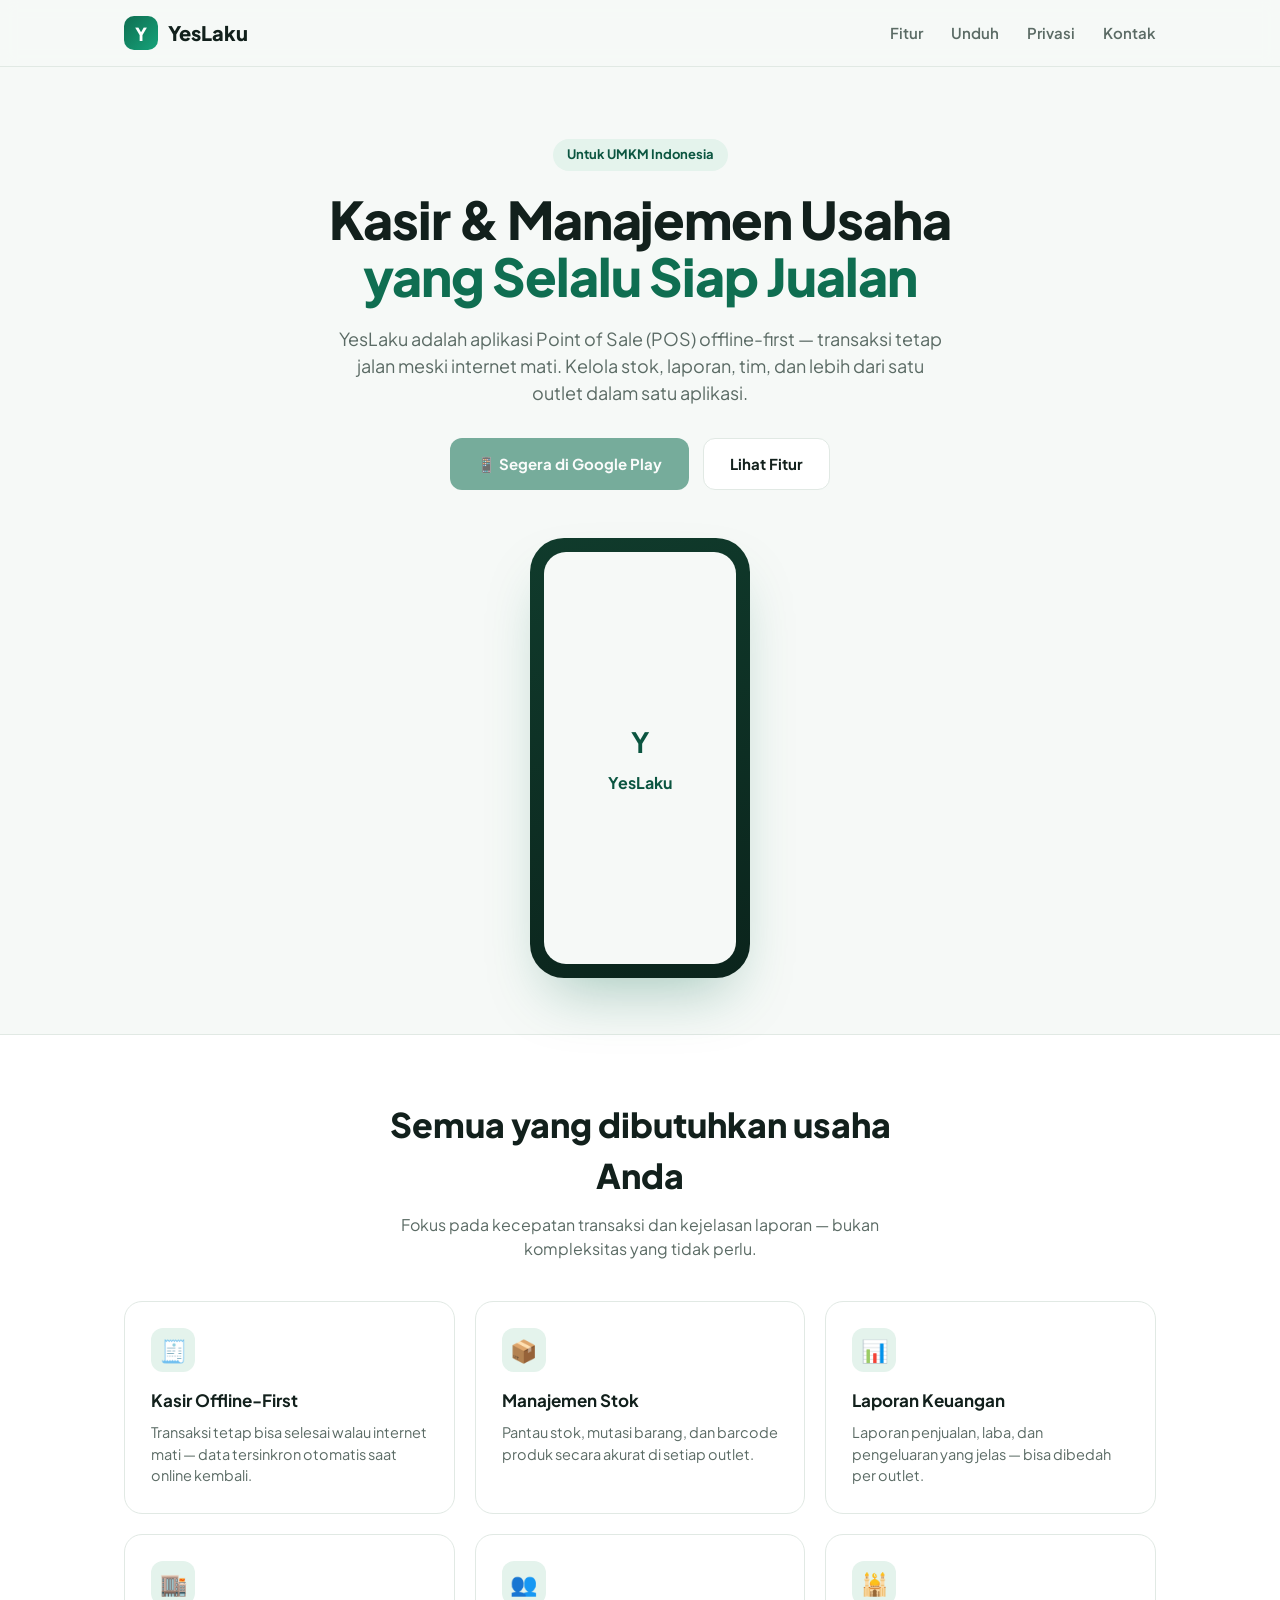
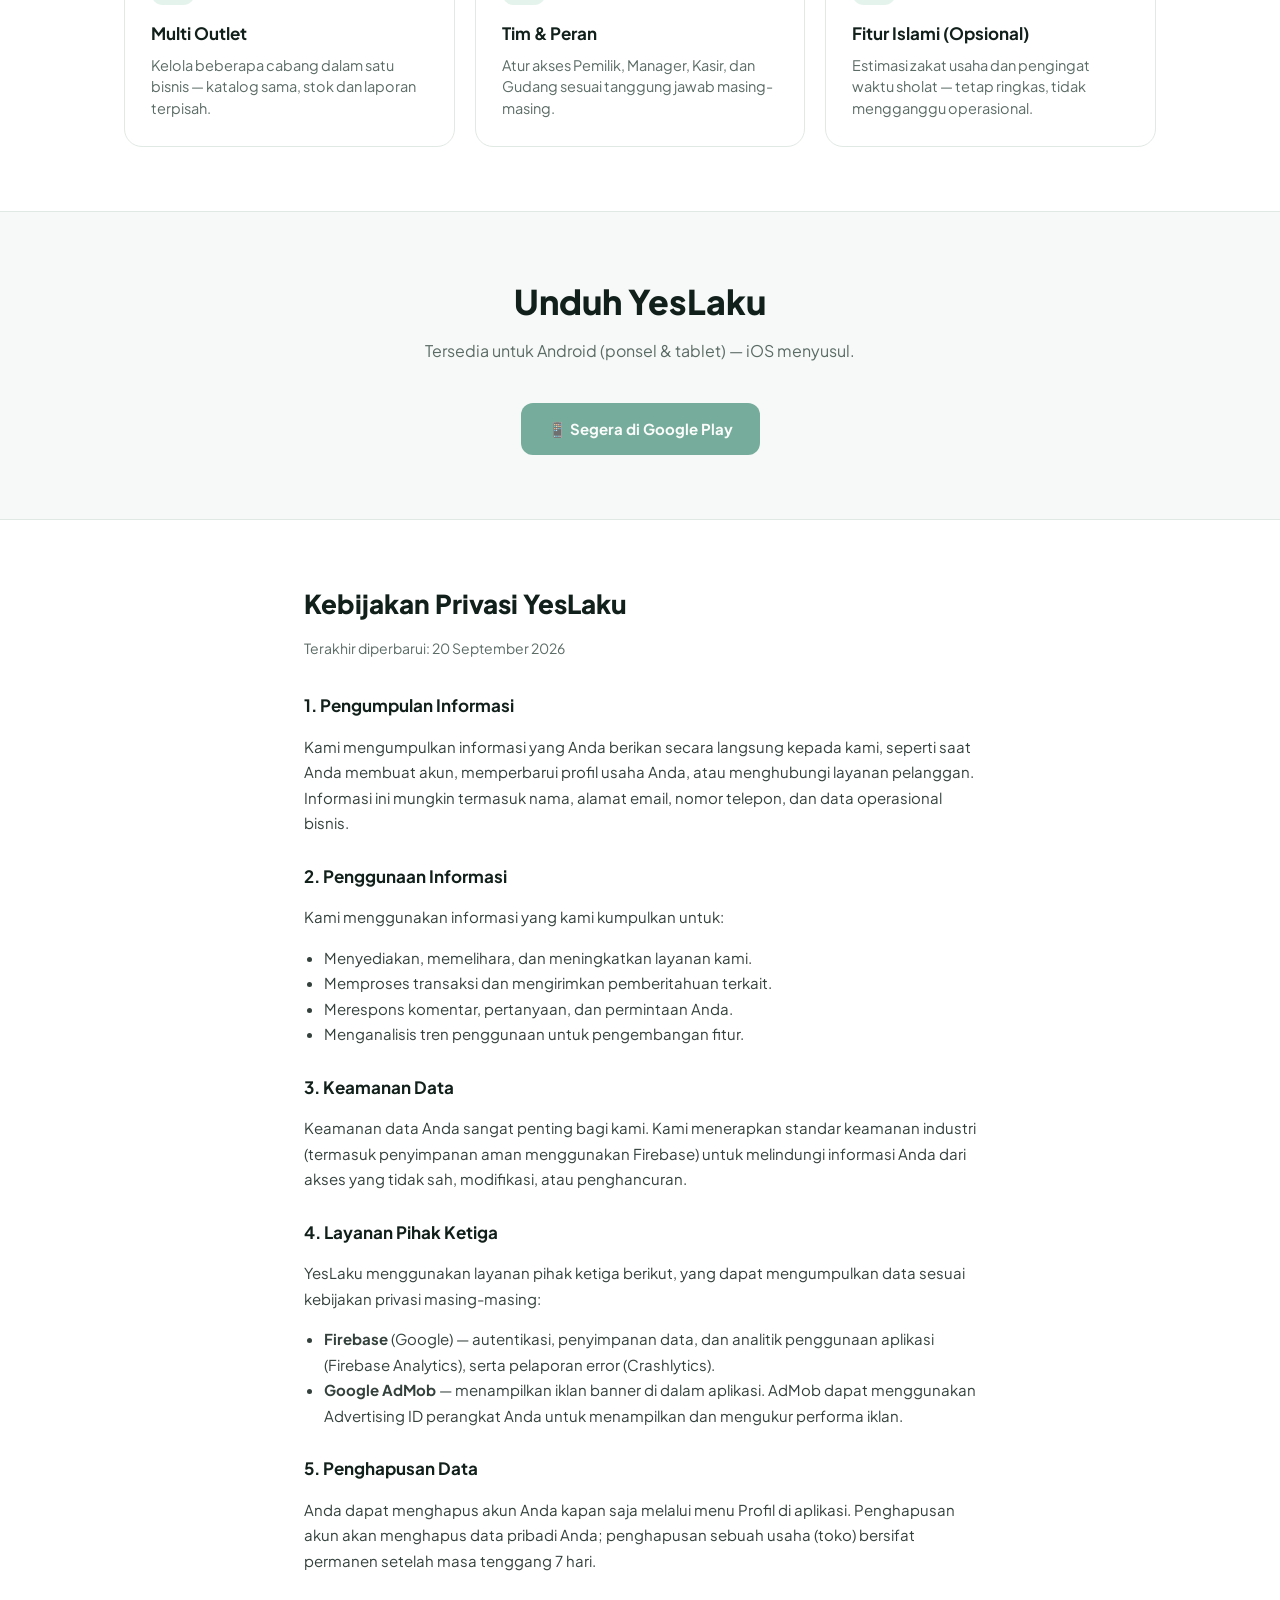
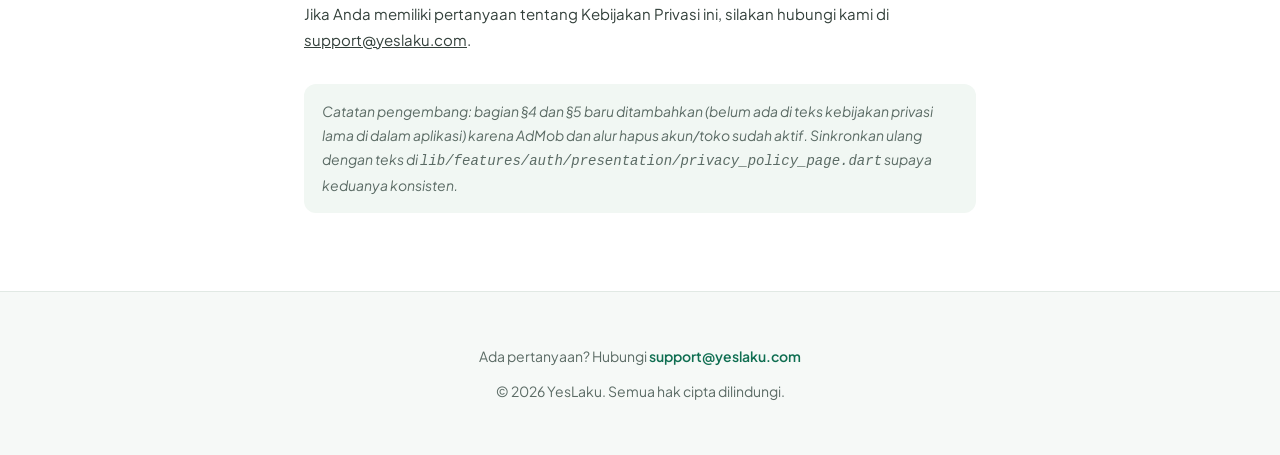
==== index.html @ e50c3f13 "Create index.html for YesLaku application Add initial HTML structure for YesLaku application with st" ====
<!doctype html>
<html lang="id">
<head>
<meta charset="UTF-8" />
<meta name="viewport" content="width=device-width, initial-scale=1.0" />
<title>YesLaku — Aplikasi Kasir & Manajemen Usaha</title>
<meta name="description" content="YesLaku — aplikasi Point of Sale (POS) dan manajemen usaha untuk UMKM Indonesia. Kasir offline-first, manajemen stok, laporan keuangan, multi outlet, dan fitur Islami opsional." />
<link rel="preconnect" href="https://fonts.googleapis.com">
<link rel="preconnect" href="https://fonts.gstatic.com" crossorigin>
<link href="https://fonts.googleapis.com/css2?family=Plus+Jakarta+Sans:wght@400;500;600;700;800&display=swap" rel="stylesheet">
<style>
  :root {
    --primary: #0f6e51;
    --primary-dark: #0b5540;
    --ink: #12201c;
    --muted: #5b6b65;
    --bg: #f6f9f7;
    --card: #ffffff;
    --border: #e1e9e4;
    --radius: 18px;
  }
  * { box-sizing: border-box; }
  html { scroll-behavior: smooth; }
  body {
    margin: 0;
    font-family: 'Plus Jakarta Sans', system-ui, -apple-system, sans-serif;
    background: var(--bg);
    color: var(--ink);
    line-height: 1.5;
  }
  a { color: inherit; }
  .wrap {
    max-width: 1080px;
    margin: 0 auto;
    padding: 0 24px;
  }

  /* ---- Nav ---- */
  header.nav {
    position: sticky;
    top: 0;
    z-index: 10;
    background: rgba(246, 249, 247, 0.85);
    backdrop-filter: blur(8px);
    border-bottom: 1px solid var(--border);
  }
  .nav-inner {
    display: flex;
    align-items: center;
    justify-content: space-between;
    padding: 16px 24px;
    max-width: 1080px;
    margin: 0 auto;
  }
  .brand {
    display: flex;
    align-items: center;
    gap: 10px;
    font-weight: 800;
    font-size: 20px;
    text-decoration: none;
    color: var(--ink);
  }
  .brand .mark {
    width: 34px;
    height: 34px;
    border-radius: 10px;
    background: linear-gradient(135deg, var(--primary), #16a37a);
    display: flex;
    align-items: center;
    justify-content: center;
    color: white;
    font-size: 18px;
  }
  nav.links { display: flex; gap: 28px; }
  nav.links a {
    text-decoration: none;
    font-weight: 600;
    font-size: 15px;
    color: var(--muted);
  }
  nav.links a:hover { color: var(--primary); }
  @media (max-width: 640px) {
    nav.links { display: none; }
  }

  /* ---- Hero ---- */
  .hero {
    padding: 72px 0 56px;
    text-align: center;
  }
  .eyebrow {
    display: inline-block;
    background: #e4f3ec;
    color: var(--primary-dark);
    font-weight: 700;
    font-size: 13px;
    padding: 6px 14px;
    border-radius: 999px;
    margin-bottom: 20px;
  }
  h1 {
    font-size: clamp(32px, 5vw, 52px);
    font-weight: 800;
    line-height: 1.1;
    margin: 0 0 20px;
    letter-spacing: -0.02em;
  }
  h1 .accent { color: var(--primary); }
  .lede {
    max-width: 620px;
    margin: 0 auto 32px;
    font-size: 18px;
    color: var(--muted);
  }
  .cta-row {
    display: flex;
    gap: 14px;
    justify-content: center;
    flex-wrap: wrap;
  }
  .btn {
    display: inline-flex;
    align-items: center;
    gap: 8px;
    padding: 14px 26px;
    border-radius: 12px;
    font-weight: 700;
    font-size: 15px;
    text-decoration: none;
    border: 1px solid transparent;
  }
  .btn-primary {
    background: var(--primary);
    color: white;
  }
  .btn-primary:hover { background: var(--primary-dark); }
  .btn-ghost {
    background: white;
    color: var(--ink);
    border-color: var(--border);
  }
  .btn-ghost:hover { border-color: var(--primary); color: var(--primary); }
  .btn[aria-disabled="true"] {
    opacity: 0.55;
    pointer-events: none;
  }

  /* ---- Phone mock ---- */
  .phone-strip {
    display: flex;
    justify-content: center;
    margin-top: 48px;
  }
  .phone {
    width: 220px;
    height: 440px;
    border-radius: 34px;
    background: linear-gradient(160deg, #103b2c, #0b241c);
    box-shadow: 0 30px 60px -20px rgba(15, 110, 81, 0.35);
    padding: 14px;
    position: relative;
  }
  .phone .screen {
    width: 100%;
    height: 100%;
    border-radius: 22px;
    background: #f6f9f7;
    display: flex;
    flex-direction: column;
    align-items: center;
    justify-content: center;
    gap: 8px;
    color: var(--primary-dark);
    font-weight: 700;
  }

  /* ---- Sections ---- */
  section { padding: 64px 0; }
  .section-head { text-align: center; max-width: 560px; margin: 0 auto 40px; }
  .section-head h2 {
    font-size: clamp(26px, 3.5vw, 34px);
    font-weight: 800;
    margin: 0 0 12px;
  }
  .section-head p { color: var(--muted); font-size: 16px; margin: 0; }

  .grid {
    display: grid;
    grid-template-columns: repeat(3, 1fr);
    gap: 20px;
  }
  @media (max-width: 800px) {
    .grid { grid-template-columns: repeat(2, 1fr); }
  }
  @media (max-width: 560px) {
    .grid { grid-template-columns: 1fr; }
  }
  .card {
    background: var(--card);
    border: 1px solid var(--border);
    border-radius: var(--radius);
    padding: 26px;
  }
  .card .icon {
    width: 44px;
    height: 44px;
    border-radius: 12px;
    background: #e4f3ec;
    display: flex;
    align-items: center;
    justify-content: center;
    font-size: 22px;
    margin-bottom: 16px;
  }
  .card h3 { font-size: 17px; margin: 0 0 8px; font-weight: 700; }
  .card p { margin: 0; color: var(--muted); font-size: 14.5px; }

  .band {
    background: var(--card);
    border-top: 1px solid var(--border);
    border-bottom: 1px solid var(--border);
  }

  /* ---- Privacy ---- */
  .legal h2 {
    font-size: 26px;
    font-weight: 800;
    margin: 0 0 8px;
  }
  .legal .updated { color: var(--muted); font-size: 14px; margin-bottom: 32px; }
  .legal h3 {
    font-size: 17px;
    font-weight: 700;
    margin: 28px 0 8px;
  }
  .legal p, .legal li { color: #33403b; font-size: 15px; line-height: 1.7; }
  .legal ul { padding-left: 20px; margin: 8px 0; }
  .legal .note {
    margin-top: 32px;
    padding: 16px 18px;
    background: #f1f7f3;
    border-radius: 12px;
    font-size: 14px;
    color: var(--muted);
    font-style: italic;
  }

  /* ---- Footer ---- */
  footer {
    padding: 40px 0;
    text-align: center;
    color: var(--muted);
    font-size: 14px;
  }
  footer a { color: var(--primary); font-weight: 600; text-decoration: none; }
</style>
</head>
<body>

<header class="nav">
  <div class="nav-inner">
    <a href="#top" class="brand">
      <span class="mark">Y</span>
      YesLaku
    </a>
    <nav class="links">
      <a href="#fitur">Fitur</a>
      <a href="#unduh">Unduh</a>
      <a href="#privasi">Privasi</a>
      <a href="#kontak">Kontak</a>
    </nav>
  </div>
</header>

<main>

  <section class="hero" id="top">
    <div class="wrap">
      <span class="eyebrow">Untuk UMKM Indonesia</span>
      <h1>Kasir &amp; Manajemen Usaha <br><span class="accent">yang Selalu Siap Jualan</span></h1>
      <p class="lede">
        YesLaku adalah aplikasi Point of Sale (POS) offline-first — transaksi tetap
        jalan meski internet mati. Kelola stok, laporan, tim, dan lebih dari satu
        outlet dalam satu aplikasi.
      </p>
      <div class="cta-row">
        <!-- TODO: ganti href ke link Play Store asli setelah aplikasi live -->
        <a class="btn btn-primary" href="#" aria-disabled="true">📱 Segera di Google Play</a>
        <a class="btn btn-ghost" href="#fitur">Lihat Fitur</a>
      </div>

      <div class="phone-strip" aria-hidden="true">
        <div class="phone">
          <div class="screen">
            <div style="font-size:28px;">Y</div>
            <div>YesLaku</div>
          </div>
        </div>
      </div>
    </div>
  </section>

  <section id="fitur" class="band">
    <div class="wrap">
      <div class="section-head">
        <h2>Semua yang dibutuhkan usaha Anda</h2>
        <p>Fokus pada kecepatan transaksi dan kejelasan laporan — bukan kompleksitas yang tidak perlu.</p>
      </div>
      <div class="grid">
        <div class="card">
          <div class="icon">🧾</div>
          <h3>Kasir Offline-First</h3>
          <p>Transaksi tetap bisa selesai walau internet mati — data tersinkron otomatis saat online kembali.</p>
        </div>
        <div class="card">
          <div class="icon">📦</div>
          <h3>Manajemen Stok</h3>
          <p>Pantau stok, mutasi barang, dan barcode produk secara akurat di setiap outlet.</p>
        </div>
        <div class="card">
          <div class="icon">📊</div>
          <h3>Laporan Keuangan</h3>
          <p>Laporan penjualan, laba, dan pengeluaran yang jelas — bisa dibedah per outlet.</p>
        </div>
        <div class="card">
          <div class="icon">🏬</div>
          <h3>Multi Outlet</h3>
          <p>Kelola beberapa cabang dalam satu bisnis — katalog sama, stok dan laporan terpisah.</p>
        </div>
        <div class="card">
          <div class="icon">👥</div>
          <h3>Tim &amp; Peran</h3>
          <p>Atur akses Pemilik, Manager, Kasir, dan Gudang sesuai tanggung jawab masing-masing.</p>
        </div>
        <div class="card">
          <div class="icon">🕌</div>
          <h3>Fitur Islami (Opsional)</h3>
          <p>Estimasi zakat usaha dan pengingat waktu sholat — tetap ringkas, tidak mengganggu operasional.</p>
        </div>
      </div>
    </div>
  </section>

  <section id="unduh">
    <div class="wrap">
      <div class="section-head">
        <h2>Unduh YesLaku</h2>
        <p>Tersedia untuk Android (ponsel &amp; tablet) — iOS menyusul.</p>
      </div>
      <div class="cta-row">
        <!-- TODO: ganti href ke link Play Store asli setelah aplikasi live -->
        <a class="btn btn-primary" href="#" aria-disabled="true">📱 Segera di Google Play</a>
      </div>
    </div>
  </section>

  <section id="privasi" class="band">
    <div class="wrap legal" style="max-width: 720px;">
      <h2>Kebijakan Privasi YesLaku</h2>
      <p class="updated">Terakhir diperbarui: 20 September 2026</p>

      <h3>1. Pengumpulan Informasi</h3>
      <p>Kami mengumpulkan informasi yang Anda berikan secara langsung kepada kami, seperti saat Anda membuat akun, memperbarui profil usaha Anda, atau menghubungi layanan pelanggan. Informasi ini mungkin termasuk nama, alamat email, nomor telepon, dan data operasional bisnis.</p>

      <h3>2. Penggunaan Informasi</h3>
      <p>Kami menggunakan informasi yang kami kumpulkan untuk:</p>
      <ul>
        <li>Menyediakan, memelihara, dan meningkatkan layanan kami.</li>
        <li>Memproses transaksi dan mengirimkan pemberitahuan terkait.</li>
        <li>Merespons komentar, pertanyaan, dan permintaan Anda.</li>
        <li>Menganalisis tren penggunaan untuk pengembangan fitur.</li>
      </ul>

      <h3>3. Keamanan Data</h3>
      <p>Keamanan data Anda sangat penting bagi kami. Kami menerapkan standar keamanan industri (termasuk penyimpanan aman menggunakan Firebase) untuk melindungi informasi Anda dari akses yang tidak sah, modifikasi, atau penghancuran.</p>

      <h3>4. Layanan Pihak Ketiga</h3>
      <p>YesLaku menggunakan layanan pihak ketiga berikut, yang dapat mengumpulkan data sesuai kebijakan privasi masing-masing:</p>
      <ul>
        <li><strong>Firebase</strong> (Google) — autentikasi, penyimpanan data, dan analitik penggunaan aplikasi (Firebase Analytics), serta pelaporan error (Crashlytics).</li>
        <li><strong>Google AdMob</strong> — menampilkan iklan banner di dalam aplikasi. AdMob dapat menggunakan Advertising ID perangkat Anda untuk menampilkan dan mengukur performa iklan.</li>
      </ul>

      <h3>5. Penghapusan Data</h3>
      <p>Anda dapat menghapus akun Anda kapan saja melalui menu Profil di aplikasi. Penghapusan akun akan menghapus data pribadi Anda; penghapusan sebuah usaha (toko) bersifat permanen setelah masa tenggang 7 hari.</p>

      <p style="margin-top:28px;">Jika Anda memiliki pertanyaan tentang Kebijakan Privasi ini, silakan hubungi kami di <a href="mailto:support@yeslaku.com">support@yeslaku.com</a>.</p>

      <p class="note">
        Catatan pengembang: bagian §4 dan §5 baru ditambahkan (belum ada di teks kebijakan privasi lama di dalam aplikasi) karena AdMob dan alur hapus akun/toko sudah aktif. Sinkronkan ulang dengan teks di <code>lib/features/auth/presentation/privacy_policy_page.dart</code> supaya keduanya konsisten.
      </p>
    </div>
  </section>

</main>

<footer id="kontak">
  <div class="wrap">
    <p>Ada pertanyaan? Hubungi <a href="mailto:support@yeslaku.com">support@yeslaku.com</a></p>
    <p>© 2026 YesLaku. Semua hak cipta dilindungi.</p>
  </div>
</footer>

</body>
</html>
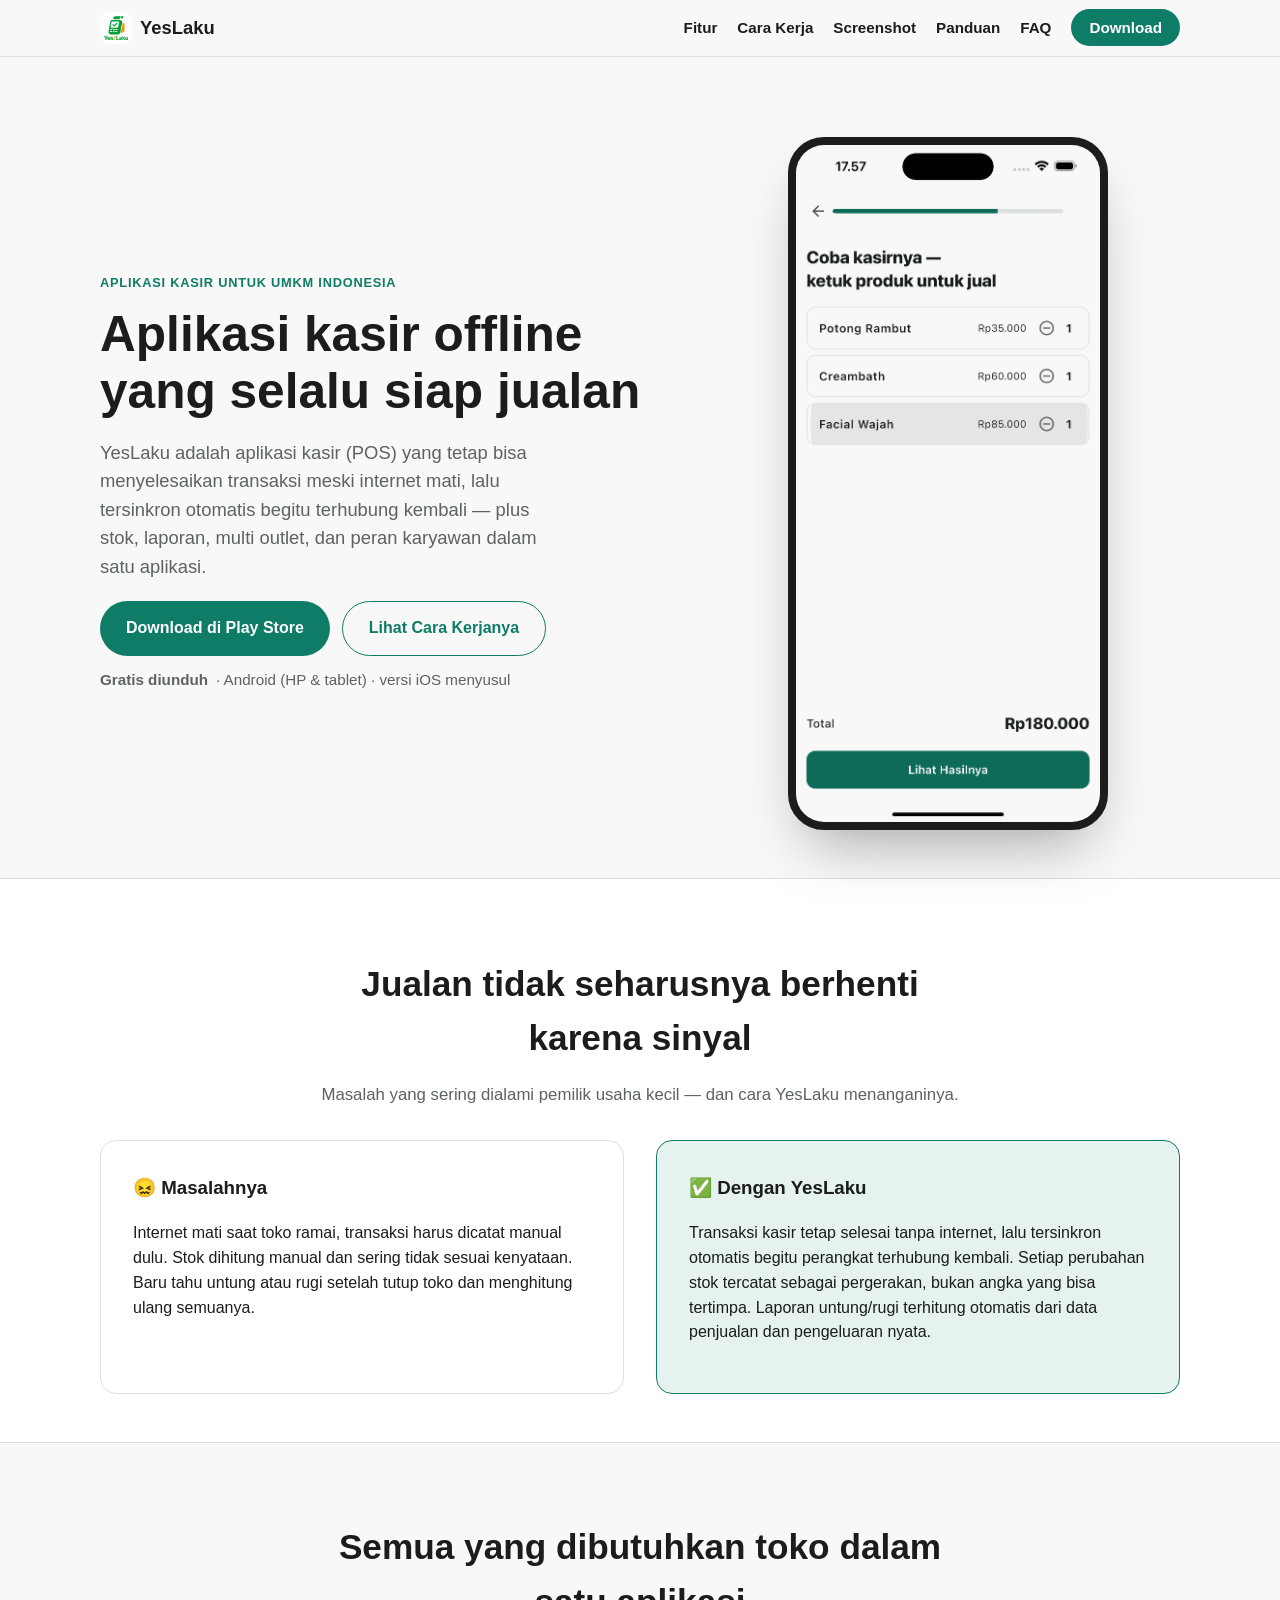
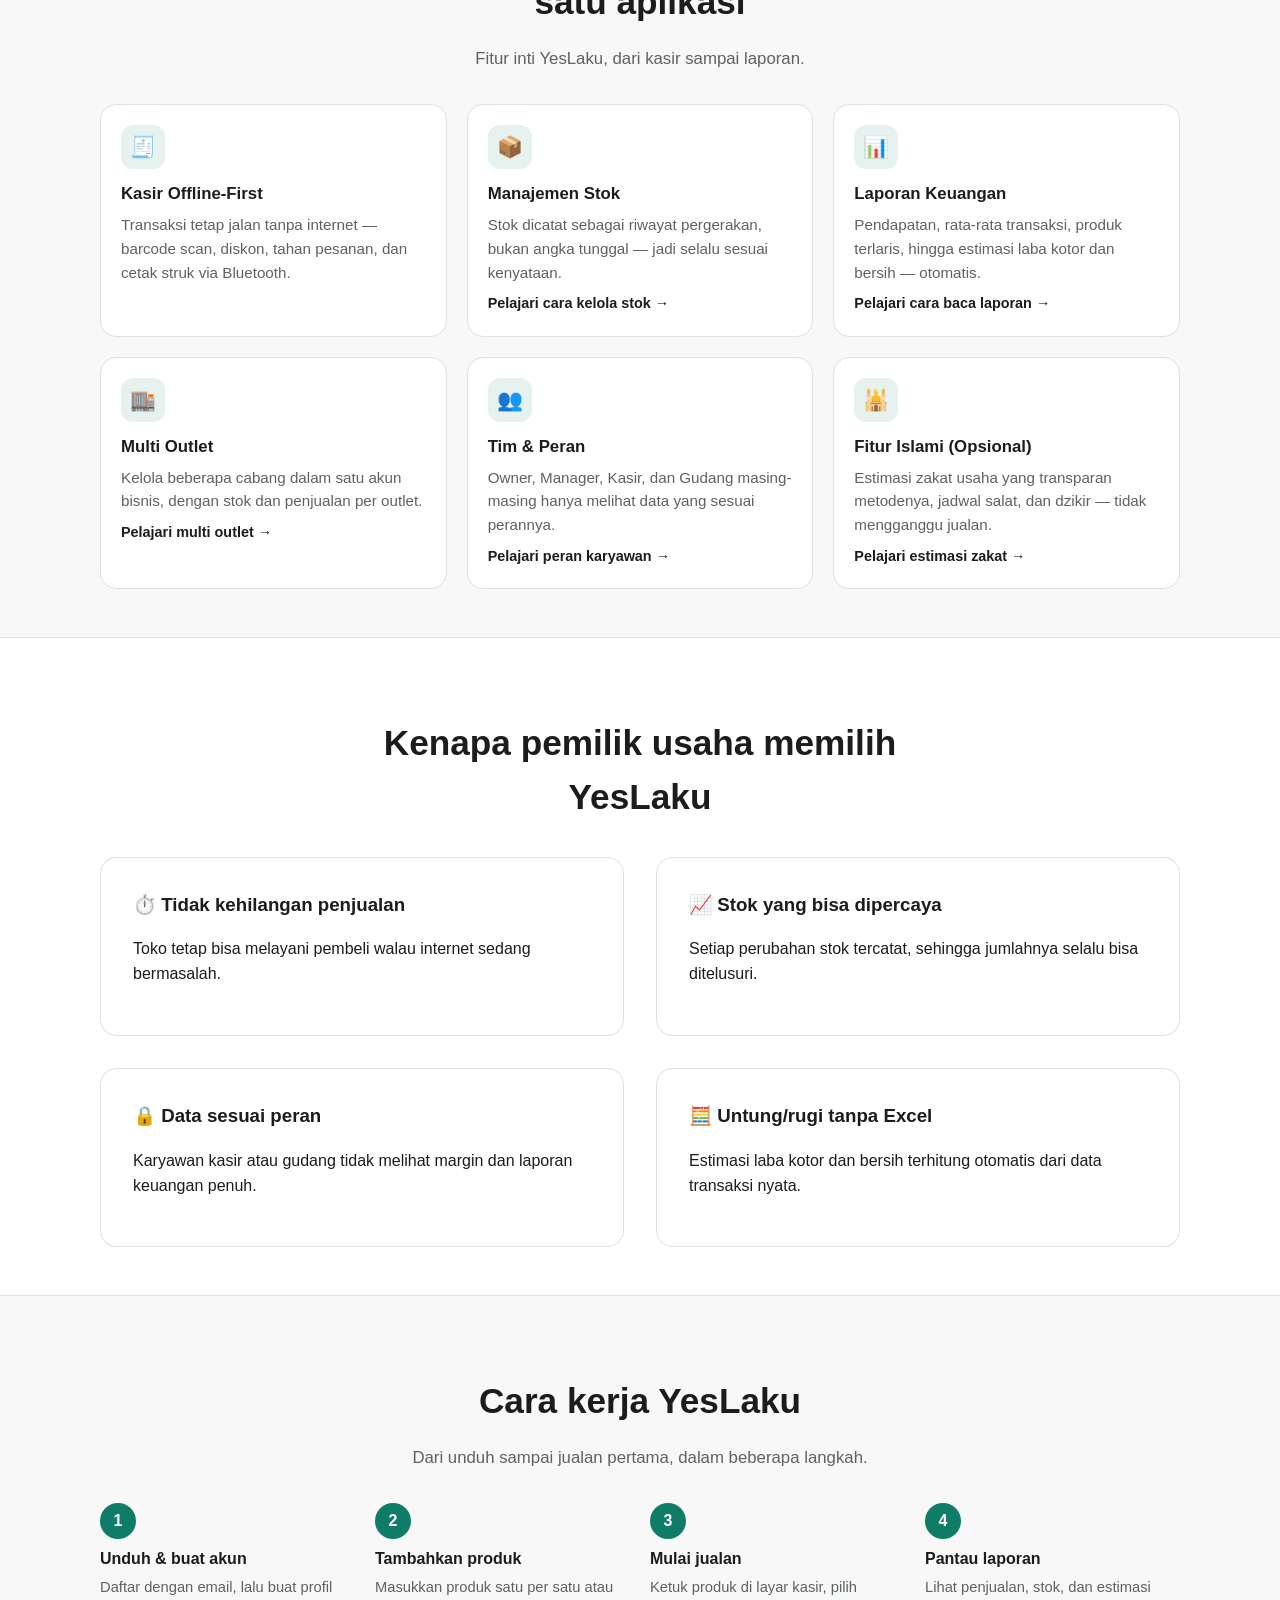
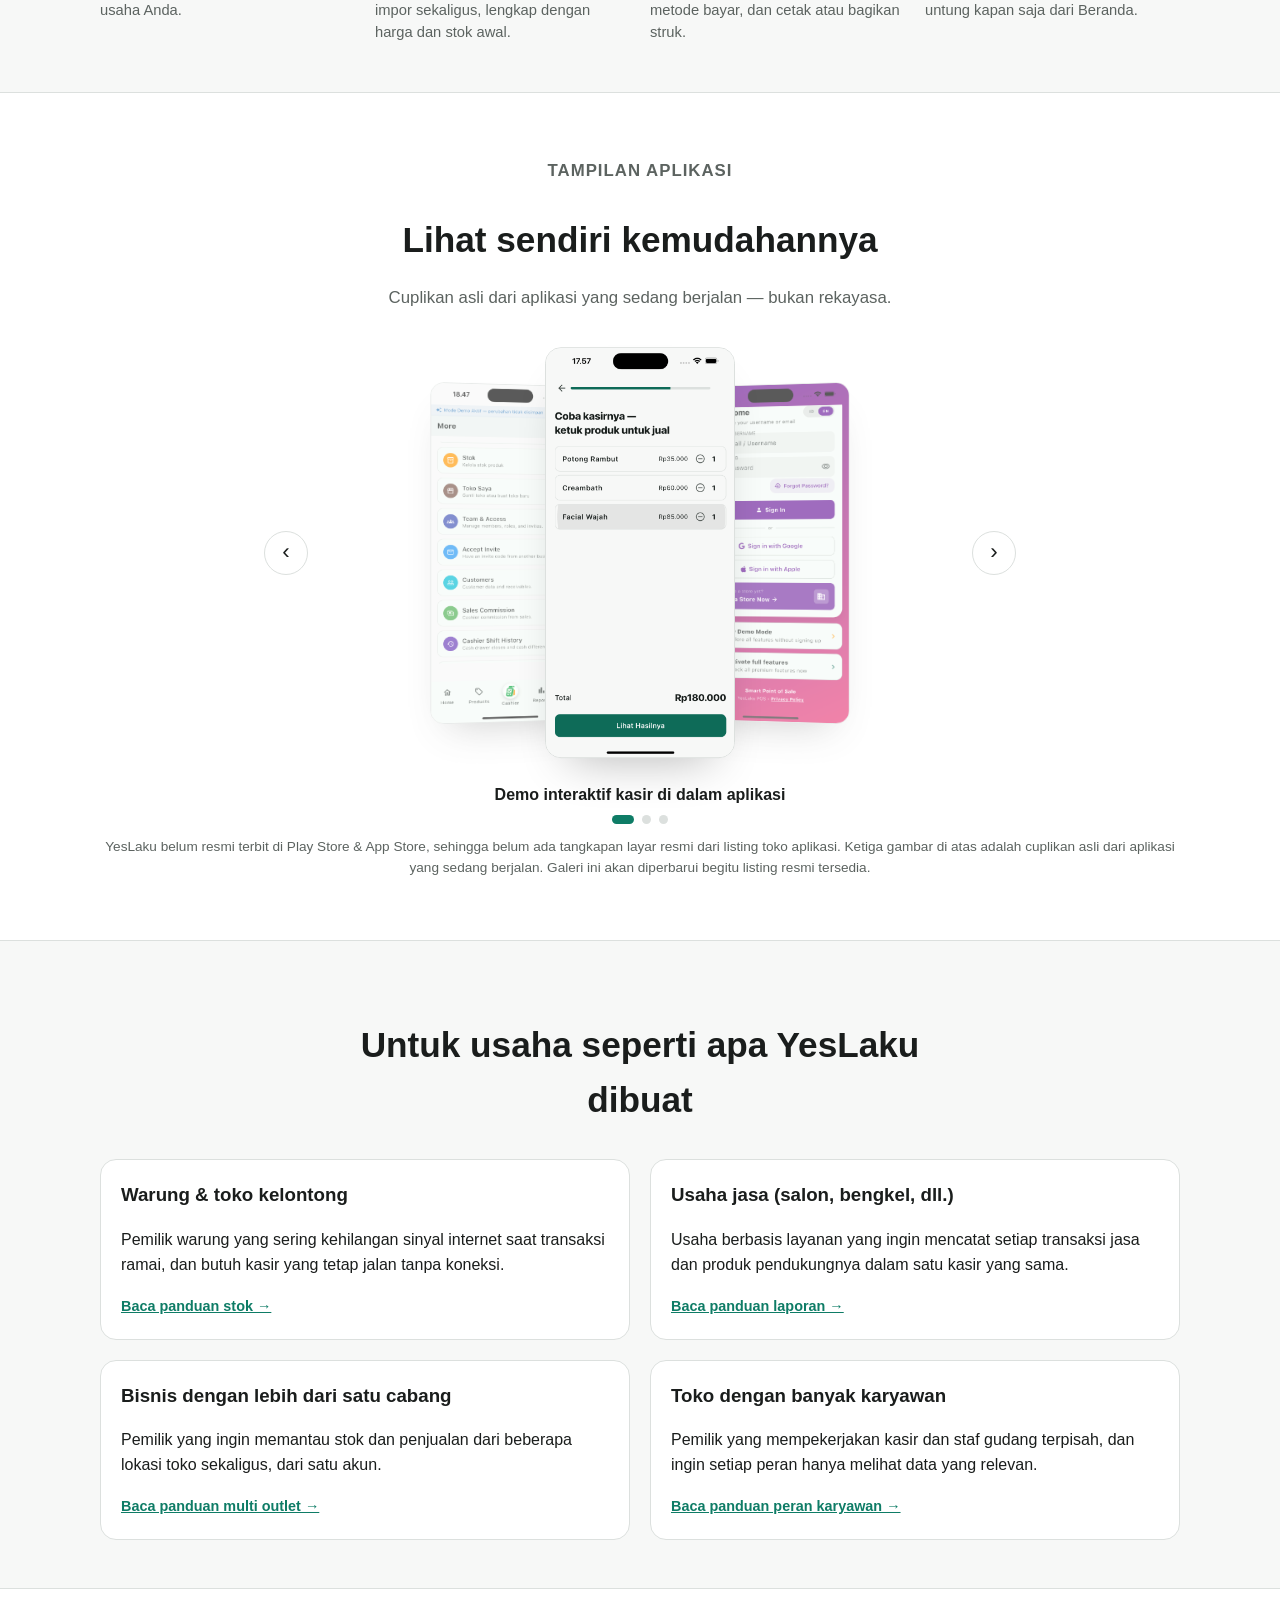
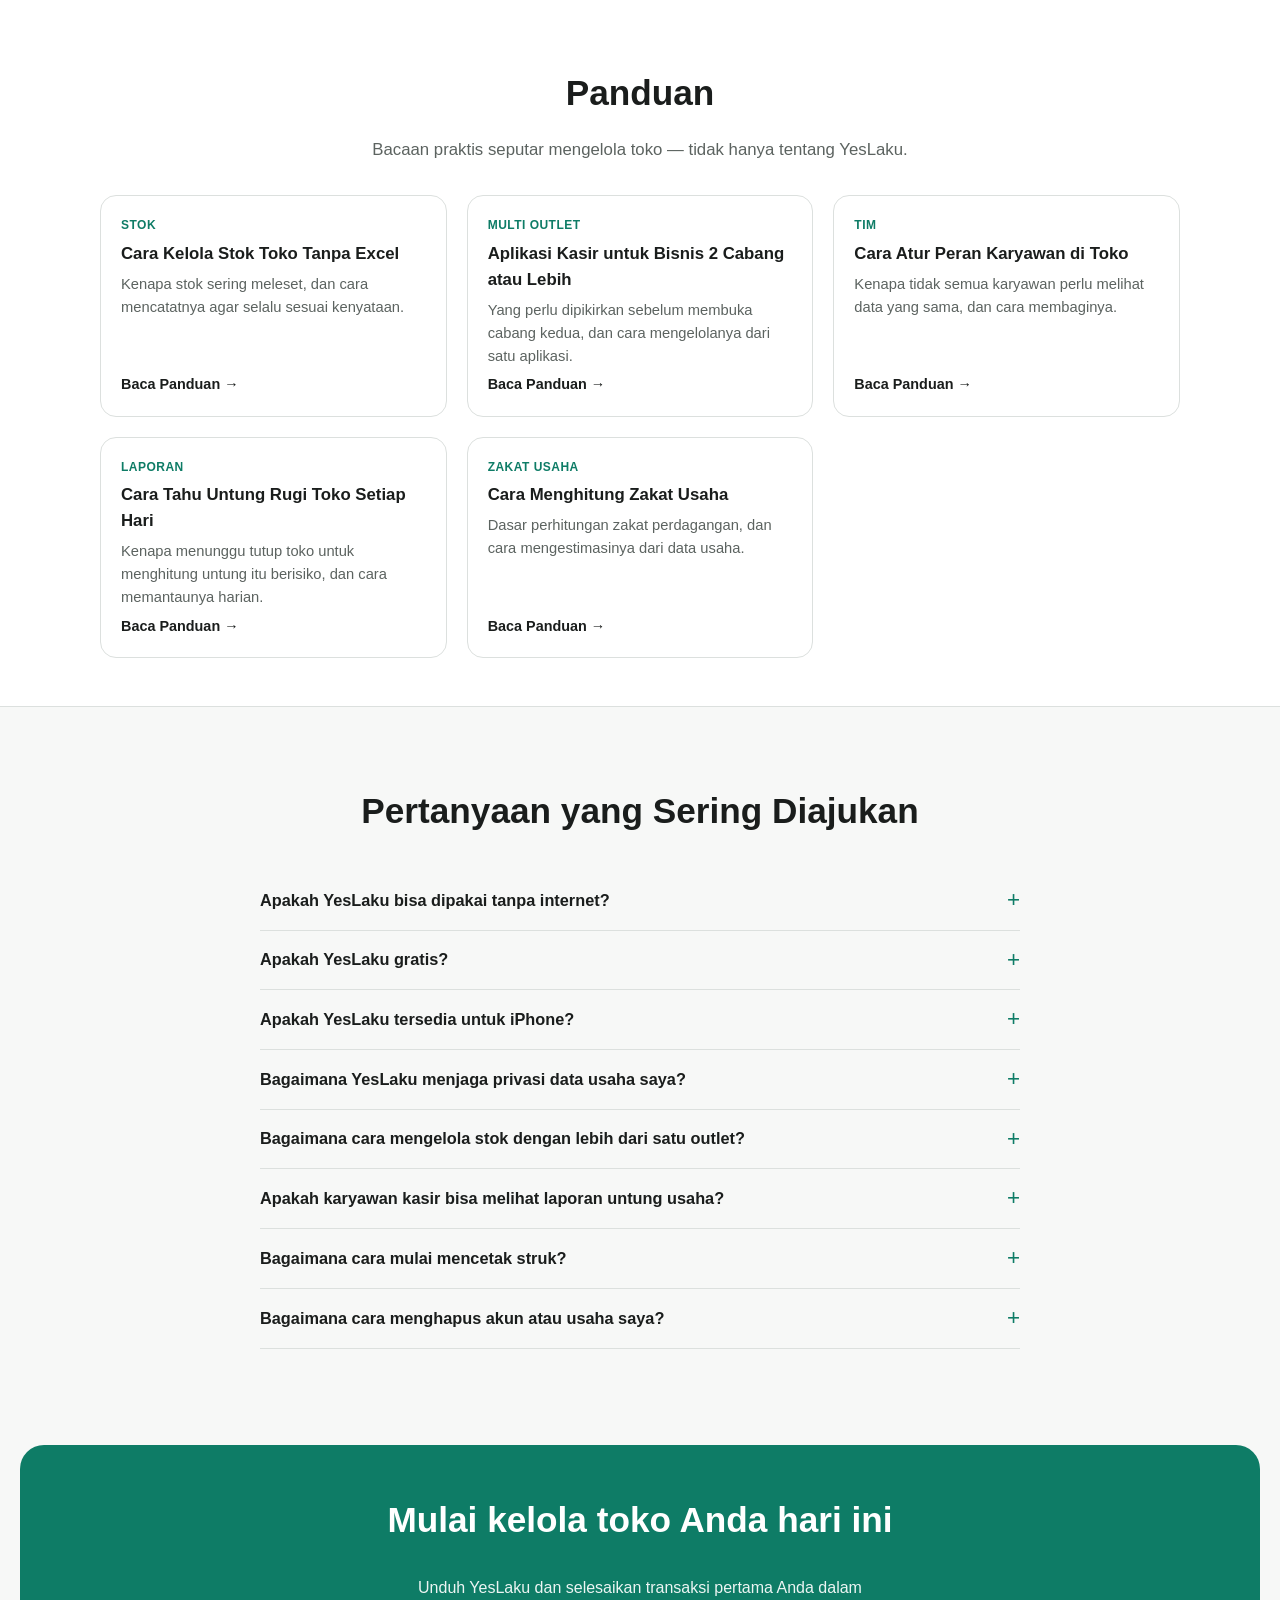
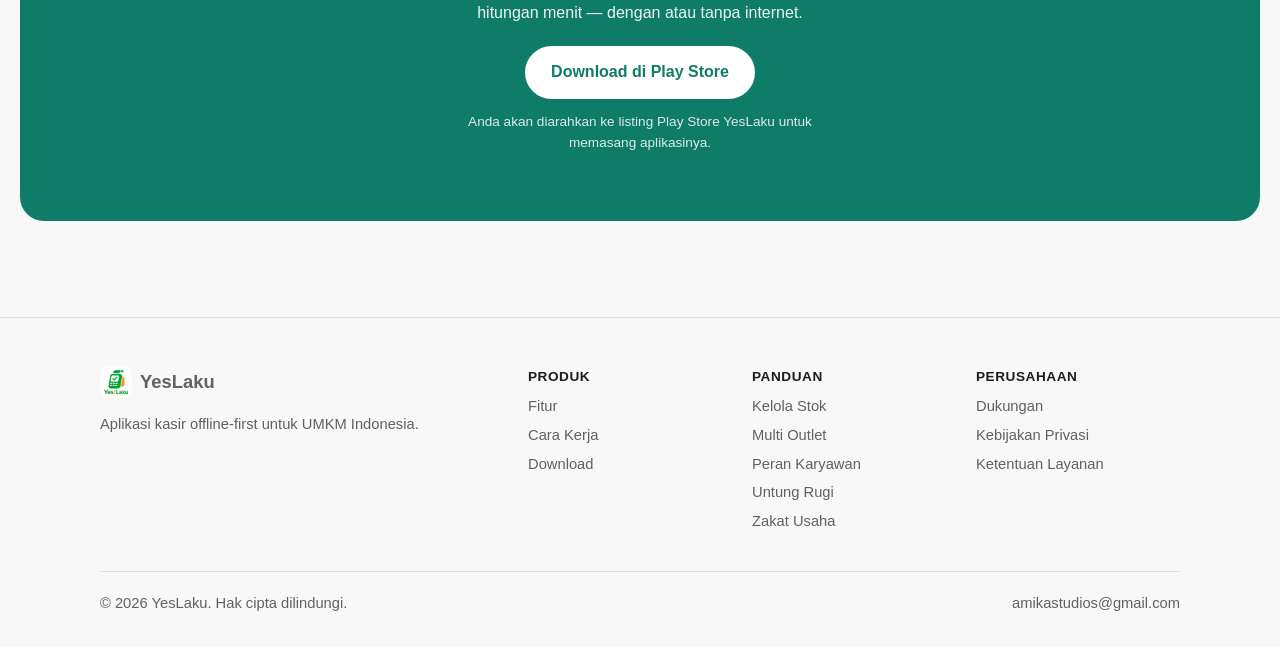
==== commit b2032469: "Replace temporary single-page site with full marketing website SEO-optimised homepage, 5 guide pages" ====
--- a/index.html
+++ b/index.html
@@ -1,406 +1,608 @@
 <!doctype html>
 <html lang="id">
 <head>
-<meta charset="UTF-8" />
-<meta name="viewport" content="width=device-width, initial-scale=1.0" />
-<title>YesLaku — Aplikasi Kasir & Manajemen Usaha</title>
-<meta name="description" content="YesLaku — aplikasi Point of Sale (POS) dan manajemen usaha untuk UMKM Indonesia. Kasir offline-first, manajemen stok, laporan keuangan, multi outlet, dan fitur Islami opsional." />
-<link rel="preconnect" href="https://fonts.googleapis.com">
-<link rel="preconnect" href="https://fonts.gstatic.com" crossorigin>
-<link href="https://fonts.googleapis.com/css2?family=Plus+Jakarta+Sans:wght@400;500;600;700;800&display=swap" rel="stylesheet">
-<style>
-  :root {
-    --primary: #0f6e51;
-    --primary-dark: #0b5540;
-    --ink: #12201c;
-    --muted: #5b6b65;
-    --bg: #f6f9f7;
-    --card: #ffffff;
-    --border: #e1e9e4;
-    --radius: 18px;
+<meta charset="utf-8" />
+<meta name="viewport" content="width=device-width, initial-scale=1" />
+<title>YesLaku — Aplikasi Kasir Offline untuk UMKM Indonesia</title>
+<meta name="description" content="YesLaku adalah aplikasi kasir (POS) offline-first untuk UMKM Indonesia. Transaksi tetap jalan tanpa internet, kelola stok, laporan, multi outlet, dan peran karyawan dalam satu aplikasi." />
+<link rel="canonical" href="https://yeslaku.com/" />
+<link rel="icon" href="assets/images/app-icon.png" type="image/png" />
+<link rel="apple-touch-icon" href="assets/images/app-icon.png" />
+<link rel="manifest" href="manifest.json" />
+<meta name="theme-color" content="#0e7c66" />
+
+<!-- Open Graph -->
+<meta property="og:type" content="website" />
+<meta property="og:title" content="YesLaku — Aplikasi Kasir Offline untuk UMKM Indonesia" />
+<meta property="og:description" content="Transaksi tetap jalan meski internet mati. Kelola stok, laporan, multi outlet, dan peran karyawan dalam satu aplikasi kasir." />
+<meta property="og:url" content="https://yeslaku.com/" />
+<meta property="og:image" content="https://yeslaku.com/assets/images/app-icon-launcher.png" />
+<meta property="og:locale" content="id_ID" />
+
+<!-- Twitter Card -->
+<meta name="twitter:card" content="summary" />
+<meta name="twitter:title" content="YesLaku — Aplikasi Kasir Offline untuk UMKM Indonesia" />
+<meta name="twitter:description" content="Transaksi tetap jalan meski internet mati. Kelola stok, laporan, multi outlet, dan peran karyawan dalam satu aplikasi kasir." />
+<meta name="twitter:image" content="https://yeslaku.com/assets/images/app-icon-launcher.png" />
+
+<link rel="stylesheet" href="styles.css" />
+
+<!-- Google Search Console verification placeholder — replace with the real
+     meta tag Search Console gives you, or remove if using DNS verification. -->
+<!-- <meta name="google-site-verification" content="PLACEHOLDER_REPLACE_ME" /> -->
+
+<!-- Google Analytics 4 placeholder — insert the real Measurement ID before
+     going live. Left commented out deliberately: no invented tracking ID
+     is shipped in this deliverable. -->
+<!--
+<script async src="https://www.googletagmanager.com/gtag/js?id=G-PLACEHOLDER"></script>
+<script>
+  window.dataLayer = window.dataLayer || [];
+  function gtag(){dataLayer.push(arguments);}
+  gtag('js', new Date());
+  gtag('config', 'G-PLACEHOLDER');
+</script>
+-->
+
+<script type="application/ld+json">
+{
+  "@context": "https://schema.org",
+  "@type": "SoftwareApplication",
+  "name": "YesLaku",
+  "applicationCategory": "BusinessApplication",
+  "operatingSystem": "Android",
+  "url": "https://yeslaku.com/",
+  "description": "Aplikasi kasir (POS) offline-first untuk UMKM Indonesia — kelola penjualan, stok, laporan, multi outlet, dan peran karyawan dalam satu aplikasi.",
+  "offers": {
+    "@type": "Offer",
+    "price": "0",
+    "priceCurrency": "IDR",
+    "description": "Gratis diunduh, dengan langganan opsional YesLaku Pro."
+  },
+  "publisher": {
+    "@type": "Organization",
+    "name": "YesLaku",
+    "email": "amikastudios@gmail.com"
   }
-  * { box-sizing: border-box; }
-  html { scroll-behavior: smooth; }
-  body {
-    margin: 0;
-    font-family: 'Plus Jakarta Sans', system-ui, -apple-system, sans-serif;
-    background: var(--bg);
-    color: var(--ink);
-    line-height: 1.5;
-  }
-  a { color: inherit; }
-  .wrap {
-    max-width: 1080px;
-    margin: 0 auto;
-    padding: 0 24px;
-  }
-
-  /* ---- Nav ---- */
-  header.nav {
-    position: sticky;
-    top: 0;
-    z-index: 10;
-    background: rgba(246, 249, 247, 0.85);
-    backdrop-filter: blur(8px);
-    border-bottom: 1px solid var(--border);
-  }
-  .nav-inner {
-    display: flex;
-    align-items: center;
-    justify-content: space-between;
-    padding: 16px 24px;
-    max-width: 1080px;
-    margin: 0 auto;
-  }
-  .brand {
-    display: flex;
-    align-items: center;
-    gap: 10px;
-    font-weight: 800;
-    font-size: 20px;
-    text-decoration: none;
-    color: var(--ink);
-  }
-  .brand .mark {
-    width: 34px;
-    height: 34px;
-    border-radius: 10px;
-    background: linear-gradient(135deg, var(--primary), #16a37a);
-    display: flex;
-    align-items: center;
-    justify-content: center;
-    color: white;
-    font-size: 18px;
-  }
-  nav.links { display: flex; gap: 28px; }
-  nav.links a {
-    text-decoration: none;
-    font-weight: 600;
-    font-size: 15px;
-    color: var(--muted);
-  }
-  nav.links a:hover { color: var(--primary); }
-  @media (max-width: 640px) {
-    nav.links { display: none; }
-  }
-
-  /* ---- Hero ---- */
-  .hero {
-    padding: 72px 0 56px;
-    text-align: center;
-  }
-  .eyebrow {
-    display: inline-block;
-    background: #e4f3ec;
-    color: var(--primary-dark);
-    font-weight: 700;
-    font-size: 13px;
-    padding: 6px 14px;
-    border-radius: 999px;
-    margin-bottom: 20px;
-  }
-  h1 {
-    font-size: clamp(32px, 5vw, 52px);
-    font-weight: 800;
-    line-height: 1.1;
-    margin: 0 0 20px;
-    letter-spacing: -0.02em;
-  }
-  h1 .accent { color: var(--primary); }
-  .lede {
-    max-width: 620px;
-    margin: 0 auto 32px;
-    font-size: 18px;
-    color: var(--muted);
-  }
-  .cta-row {
-    display: flex;
-    gap: 14px;
-    justify-content: center;
-    flex-wrap: wrap;
-  }
-  .btn {
-    display: inline-flex;
-    align-items: center;
-    gap: 8px;
-    padding: 14px 26px;
-    border-radius: 12px;
-    font-weight: 700;
-    font-size: 15px;
-    text-decoration: none;
-    border: 1px solid transparent;
-  }
-  .btn-primary {
-    background: var(--primary);
-    color: white;
-  }
-  .btn-primary:hover { background: var(--primary-dark); }
-  .btn-ghost {
-    background: white;
-    color: var(--ink);
-    border-color: var(--border);
-  }
-  .btn-ghost:hover { border-color: var(--primary); color: var(--primary); }
-  .btn[aria-disabled="true"] {
-    opacity: 0.55;
-    pointer-events: none;
-  }
-
-  /* ---- Phone mock ---- */
-  .phone-strip {
-    display: flex;
-    justify-content: center;
-    margin-top: 48px;
-  }
-  .phone {
-    width: 220px;
-    height: 440px;
-    border-radius: 34px;
-    background: linear-gradient(160deg, #103b2c, #0b241c);
-    box-shadow: 0 30px 60px -20px rgba(15, 110, 81, 0.35);
-    padding: 14px;
-    position: relative;
-  }
-  .phone .screen {
-    width: 100%;
-    height: 100%;
-    border-radius: 22px;
-    background: #f6f9f7;
-    display: flex;
-    flex-direction: column;
-    align-items: center;
-    justify-content: center;
-    gap: 8px;
-    color: var(--primary-dark);
-    font-weight: 700;
-  }
-
-  /* ---- Sections ---- */
-  section { padding: 64px 0; }
-  .section-head { text-align: center; max-width: 560px; margin: 0 auto 40px; }
-  .section-head h2 {
-    font-size: clamp(26px, 3.5vw, 34px);
-    font-weight: 800;
-    margin: 0 0 12px;
-  }
-  .section-head p { color: var(--muted); font-size: 16px; margin: 0; }
-
-  .grid {
-    display: grid;
-    grid-template-columns: repeat(3, 1fr);
-    gap: 20px;
-  }
-  @media (max-width: 800px) {
-    .grid { grid-template-columns: repeat(2, 1fr); }
-  }
-  @media (max-width: 560px) {
-    .grid { grid-template-columns: 1fr; }
-  }
-  .card {
-    background: var(--card);
-    border: 1px solid var(--border);
-    border-radius: var(--radius);
-    padding: 26px;
-  }
-  .card .icon {
-    width: 44px;
-    height: 44px;
-    border-radius: 12px;
-    background: #e4f3ec;
-    display: flex;
-    align-items: center;
-    justify-content: center;
-    font-size: 22px;
-    margin-bottom: 16px;
-  }
-  .card h3 { font-size: 17px; margin: 0 0 8px; font-weight: 700; }
-  .card p { margin: 0; color: var(--muted); font-size: 14.5px; }
-
-  .band {
-    background: var(--card);
-    border-top: 1px solid var(--border);
-    border-bottom: 1px solid var(--border);
-  }
-
-  /* ---- Privacy ---- */
-  .legal h2 {
-    font-size: 26px;
-    font-weight: 800;
-    margin: 0 0 8px;
-  }
-  .legal .updated { color: var(--muted); font-size: 14px; margin-bottom: 32px; }
-  .legal h3 {
-    font-size: 17px;
-    font-weight: 700;
-    margin: 28px 0 8px;
-  }
-  .legal p, .legal li { color: #33403b; font-size: 15px; line-height: 1.7; }
-  .legal ul { padding-left: 20px; margin: 8px 0; }
-  .legal .note {
-    margin-top: 32px;
-    padding: 16px 18px;
-    background: #f1f7f3;
-    border-radius: 12px;
-    font-size: 14px;
-    color: var(--muted);
-    font-style: italic;
-  }
-
-  /* ---- Footer ---- */
-  footer {
-    padding: 40px 0;
-    text-align: center;
-    color: var(--muted);
-    font-size: 14px;
-  }
-  footer a { color: var(--primary); font-weight: 600; text-decoration: none; }
-</style>
+}
+</script>
+<script type="application/ld+json">
+{
+  "@context": "https://schema.org",
+  "@type": "FAQPage",
+  "mainEntity": [
+    {
+      "@type": "Question",
+      "name": "Apakah YesLaku bisa dipakai tanpa internet?",
+      "acceptedAnswer": {
+        "@type": "Answer",
+        "text": "Bisa. YesLaku dibangun offline-first — transaksi kasir tetap bisa diselesaikan tanpa koneksi internet, lalu tersinkron otomatis ke cloud begitu perangkat terhubung kembali."
+      }
+    },
+    {
+      "@type": "Question",
+      "name": "Apakah YesLaku gratis?",
+      "acceptedAnswer": {
+        "@type": "Answer",
+        "text": "Ya, YesLaku gratis diunduh dan dipakai. Tersedia langganan opsional YesLaku Pro (Rp63.000/bulan atau Rp474.000/tahun) untuk fitur tambahan seperti jumlah outlet lebih banyak."
+      }
+    },
+    {
+      "@type": "Question",
+      "name": "Apakah YesLaku tersedia untuk iPhone?",
+      "acceptedAnswer": {
+        "@type": "Answer",
+        "text": "YesLaku saat ini tersedia untuk Android (HP dan tablet). Versi iOS sedang dalam pengembangan dan akan menyusul."
+      }
+    }
+  ]
+}
+</script>
 </head>
 <body>
-
-<header class="nav">
-  <div class="nav-inner">
-    <a href="#top" class="brand">
-      <span class="mark">Y</span>
+<a href="#main" class="skip-link">Langsung ke konten utama</a>
+
+<header class="site-header">
+  <nav class="nav-bar" aria-label="Navigasi utama">
+    <a class="brand" href="#main">
+      <img src="assets/images/app-icon.png" alt="" width="32" height="32" />
       YesLaku
     </a>
-    <nav class="links">
-      <a href="#fitur">Fitur</a>
-      <a href="#unduh">Unduh</a>
-      <a href="#privasi">Privasi</a>
-      <a href="#kontak">Kontak</a>
-    </nav>
-  </div>
+    <button class="nav-toggle" aria-expanded="false" aria-controls="nav-links" aria-label="Buka menu">☰</button>
+    <ul class="nav-links" id="nav-links">
+      <li><a href="#fitur">Fitur</a></li>
+      <li><a href="#cara-kerja">Cara Kerja</a></li>
+      <li><a href="#screenshot">Screenshot</a></li>
+      <li><a href="#panduan">Panduan</a></li>
+      <li><a href="#faq">FAQ</a></li>
+      <li>
+        <a
+          class="nav-cta"
+          href="https://play.google.com/store/apps/details?id=com.yeslaku.app"
+          data-track="app_store_click"
+          data-track-label="nav"
+          >Download</a
+        >
+      </li>
+    </ul>
+  </nav>
 </header>
 
-<main>
-
-  <section class="hero" id="top">
-    <div class="wrap">
-      <span class="eyebrow">Untuk UMKM Indonesia</span>
-      <h1>Kasir &amp; Manajemen Usaha <br><span class="accent">yang Selalu Siap Jualan</span></h1>
-      <p class="lede">
-        YesLaku adalah aplikasi Point of Sale (POS) offline-first — transaksi tetap
-        jalan meski internet mati. Kelola stok, laporan, tim, dan lebih dari satu
-        outlet dalam satu aplikasi.
+<main id="main">
+  <!-- 1. HERO -->
+  <section class="hero">
+    <div class="container hero-grid">
+      <div>
+        <p class="eyebrow">Aplikasi Kasir untuk UMKM Indonesia</p>
+        <h1>Aplikasi kasir offline yang selalu siap jualan</h1>
+        <p class="hero-sub">
+          YesLaku adalah aplikasi kasir (POS) yang tetap bisa menyelesaikan
+          transaksi meski internet mati, lalu tersinkron otomatis begitu
+          terhubung kembali — plus stok, laporan, multi outlet, dan peran
+          karyawan dalam satu aplikasi.
+        </p>
+        <div class="hero-actions">
+          <a
+            class="btn btn-primary"
+            href="https://play.google.com/store/apps/details?id=com.yeslaku.app"
+            data-track="hero_download_click"
+            >Download di Play Store</a
+          >
+          <a class="btn btn-secondary" href="#cara-kerja" data-track="hero_how_it_works_click"
+            >Lihat Cara Kerjanya</a
+          >
+        </div>
+        <p class="hero-benefit">
+          <strong>Gratis diunduh</strong> · Android (HP &amp; tablet) · versi
+          iOS menyusul
+        </p>
+      </div>
+      <div class="hero-media">
+        <div class="phone-frame">
+          <img
+            src="assets/images/screenshot-01-pos-cart.png"
+            width="923"
+            height="2000"
+            alt="Tampilan kasir YesLaku menampilkan keranjang transaksi dengan tiga item dan total Rp180.000"
+            loading="eager"
+          />
+        </div>
+      </div>
+    </div>
+  </section>
+
+  <!-- 2. PROBLEM / SOLUTION -->
+  <section class="alt-bg">
+    <div class="container">
+      <div class="section-head">
+        <h2>Jualan tidak seharusnya berhenti karena sinyal</h2>
+        <p>Masalah yang sering dialami pemilik usaha kecil — dan cara YesLaku menanganinya.</p>
+      </div>
+      <div class="problem-grid">
+        <div class="problem-card">
+          <h3>😖 Masalahnya</h3>
+          <p>
+            Internet mati saat toko ramai, transaksi harus dicatat manual
+            dulu. Stok dihitung manual dan sering tidak sesuai kenyataan.
+            Baru tahu untung atau rugi setelah tutup toko dan menghitung
+            ulang semuanya.
+          </p>
+        </div>
+        <div class="problem-card solution">
+          <h3>✅ Dengan YesLaku</h3>
+          <p>
+            Transaksi kasir tetap selesai tanpa internet, lalu tersinkron
+            otomatis begitu perangkat terhubung kembali. Setiap perubahan
+            stok tercatat sebagai pergerakan, bukan angka yang bisa
+            tertimpa. Laporan untung/rugi terhitung otomatis dari data
+            penjualan dan pengeluaran nyata.
+          </p>
+        </div>
+      </div>
+    </div>
+  </section>
+
+  <!-- 3. CORE FEATURES -->
+  <section id="fitur">
+    <div class="container">
+      <div class="section-head">
+        <h2>Semua yang dibutuhkan toko dalam satu aplikasi</h2>
+        <p>Fitur inti YesLaku, dari kasir sampai laporan.</p>
+      </div>
+      <div class="feature-grid">
+        <div class="feature-card">
+          <div class="feature-icon" aria-hidden="true">🧾</div>
+          <h3>Kasir Offline-First</h3>
+          <p>Transaksi tetap jalan tanpa internet — barcode scan, diskon, tahan pesanan, dan cetak struk via Bluetooth.</p>
+        </div>
+        <a class="feature-card" href="guides/kelola-stok-toko.html">
+          <div class="feature-icon" aria-hidden="true">📦</div>
+          <h3>Manajemen Stok</h3>
+          <p>Stok dicatat sebagai riwayat pergerakan, bukan angka tunggal — jadi selalu sesuai kenyataan.</p>
+          <span class="feature-link">Pelajari cara kelola stok →</span>
+        </a>
+        <a class="feature-card" href="guides/cara-tahu-untung-rugi-toko.html">
+          <div class="feature-icon" aria-hidden="true">📊</div>
+          <h3>Laporan Keuangan</h3>
+          <p>Pendapatan, rata-rata transaksi, produk terlaris, hingga estimasi laba kotor dan bersih — otomatis.</p>
+          <span class="feature-link">Pelajari cara baca laporan →</span>
+        </a>
+        <a class="feature-card" href="guides/aplikasi-kasir-multi-outlet.html">
+          <div class="feature-icon" aria-hidden="true">🏬</div>
+          <h3>Multi Outlet</h3>
+          <p>Kelola beberapa cabang dalam satu akun bisnis, dengan stok dan penjualan per outlet.</p>
+          <span class="feature-link">Pelajari multi outlet →</span>
+        </a>
+        <a class="feature-card" href="guides/atur-peran-karyawan-toko.html">
+          <div class="feature-icon" aria-hidden="true">👥</div>
+          <h3>Tim &amp; Peran</h3>
+          <p>Owner, Manager, Kasir, dan Gudang masing-masing hanya melihat data yang sesuai perannya.</p>
+          <span class="feature-link">Pelajari peran karyawan →</span>
+        </a>
+        <a class="feature-card" href="guides/cara-menghitung-zakat-usaha.html">
+          <div class="feature-icon" aria-hidden="true">🕌</div>
+          <h3>Fitur Islami (Opsional)</h3>
+          <p>Estimasi zakat usaha yang transparan metodenya, jadwal salat, dan dzikir — tidak mengganggu jualan.</p>
+          <span class="feature-link">Pelajari estimasi zakat →</span>
+        </a>
+      </div>
+    </div>
+  </section>
+
+  <!-- 5. BENEFITS -->
+  <section class="alt-bg">
+    <div class="container">
+      <div class="section-head">
+        <h2>Kenapa pemilik usaha memilih YesLaku</h2>
+      </div>
+      <div class="problem-grid">
+        <div class="problem-card">
+          <h3>⏱️ Tidak kehilangan penjualan</h3>
+          <p>Toko tetap bisa melayani pembeli walau internet sedang bermasalah.</p>
+        </div>
+        <div class="problem-card">
+          <h3>📈 Stok yang bisa dipercaya</h3>
+          <p>Setiap perubahan stok tercatat, sehingga jumlahnya selalu bisa ditelusuri.</p>
+        </div>
+        <div class="problem-card">
+          <h3>🔒 Data sesuai peran</h3>
+          <p>Karyawan kasir atau gudang tidak melihat margin dan laporan keuangan penuh.</p>
+        </div>
+        <div class="problem-card">
+          <h3>🧮 Untung/rugi tanpa Excel</h3>
+          <p>Estimasi laba kotor dan bersih terhitung otomatis dari data transaksi nyata.</p>
+        </div>
+      </div>
+    </div>
+  </section>
+
+  <!-- 6. HOW IT WORKS -->
+  <section id="cara-kerja">
+    <div class="container">
+      <div class="section-head">
+        <h2>Cara kerja YesLaku</h2>
+        <p>Dari unduh sampai jualan pertama, dalam beberapa langkah.</p>
+      </div>
+      <div class="steps">
+        <div class="step">
+          <div class="step-number" aria-hidden="true">1</div>
+          <h3>Unduh &amp; buat akun</h3>
+          <p>Daftar dengan email, lalu buat profil usaha Anda.</p>
+        </div>
+        <div class="step">
+          <div class="step-number" aria-hidden="true">2</div>
+          <h3>Tambahkan produk</h3>
+          <p>Masukkan produk satu per satu atau impor sekaligus, lengkap dengan harga dan stok awal.</p>
+        </div>
+        <div class="step">
+          <div class="step-number" aria-hidden="true">3</div>
+          <h3>Mulai jualan</h3>
+          <p>Ketuk produk di layar kasir, pilih metode bayar, dan cetak atau bagikan struk.</p>
+        </div>
+        <div class="step">
+          <div class="step-number" aria-hidden="true">4</div>
+          <h3>Pantau laporan</h3>
+          <p>Lihat penjualan, stok, dan estimasi untung kapan saja dari Beranda.</p>
+        </div>
+      </div>
+    </div>
+  </section>
+
+  <!-- 7. SCREENSHOTS -->
+  <section id="screenshot" class="alt-bg">
+    <div class="container">
+      <div class="section-head">
+        <p class="eyebrow">Tampilan Aplikasi</p>
+        <h2>Lihat sendiri kemudahannya</h2>
+        <p>Cuplikan asli dari aplikasi yang sedang berjalan — bukan rekayasa.</p>
+      </div>
+
+      <div
+        class="carousel"
+        id="screenshot-carousel"
+        role="region"
+        aria-roledescription="carousel"
+        aria-label="Tampilan aplikasi YesLaku"
+      >
+        <button class="carousel-arrow prev" type="button" aria-label="Tampilan sebelumnya">‹</button>
+
+        <div class="carousel-track">
+          <figure class="carousel-card" data-index="0">
+            <img
+              src="assets/images/screenshot-01-pos-cart.png"
+              width="220"
+              height="477"
+              loading="lazy"
+              alt="Layar demo interaktif kasir YesLaku dengan tiga item (Potong Rambut, Creambath, Facial Wajah) dan total Rp180.000"
+            />
+          </figure>
+          <figure class="carousel-card" data-index="1">
+            <img
+              src="assets/images/screenshot-02-login.png"
+              width="220"
+              height="477"
+              loading="lazy"
+              alt="Layar masuk YesLaku dengan opsi email, Sign in with Google, Sign in with Apple, dan Coba Mode Demo"
+            />
+          </figure>
+          <figure class="carousel-card" data-index="2">
+            <img
+              src="assets/images/screenshot-03-more-menu.png"
+              width="220"
+              height="477"
+              loading="lazy"
+              alt="Menu Lainnya YesLaku menampilkan Stok, Toko Saya, Tim & Akses, Pelanggan, Komisi Penjualan, dan Riwayat Shift Kasir"
+            />
+          </figure>
+        </div>
+
+        <button class="carousel-arrow next" type="button" aria-label="Tampilan berikutnya">›</button>
+      </div>
+
+      <p class="carousel-caption" id="carousel-caption" aria-live="polite">
+        Demo interaktif kasir di dalam aplikasi
       </p>
-      <div class="cta-row">
-        <!-- TODO: ganti href ke link Play Store asli setelah aplikasi live -->
-        <a class="btn btn-primary" href="#" aria-disabled="true">📱 Segera di Google Play</a>
-        <a class="btn btn-ghost" href="#fitur">Lihat Fitur</a>
-      </div>
-
-      <div class="phone-strip" aria-hidden="true">
-        <div class="phone">
-          <div class="screen">
-            <div style="font-size:28px;">Y</div>
-            <div>YesLaku</div>
-          </div>
-        </div>
-      </div>
-    </div>
-  </section>
-
-  <section id="fitur" class="band">
-    <div class="wrap">
-      <div class="section-head">
-        <h2>Semua yang dibutuhkan usaha Anda</h2>
-        <p>Fokus pada kecepatan transaksi dan kejelasan laporan — bukan kompleksitas yang tidak perlu.</p>
-      </div>
-      <div class="grid">
-        <div class="card">
-          <div class="icon">🧾</div>
-          <h3>Kasir Offline-First</h3>
-          <p>Transaksi tetap bisa selesai walau internet mati — data tersinkron otomatis saat online kembali.</p>
-        </div>
-        <div class="card">
-          <div class="icon">📦</div>
-          <h3>Manajemen Stok</h3>
-          <p>Pantau stok, mutasi barang, dan barcode produk secara akurat di setiap outlet.</p>
-        </div>
-        <div class="card">
-          <div class="icon">📊</div>
-          <h3>Laporan Keuangan</h3>
-          <p>Laporan penjualan, laba, dan pengeluaran yang jelas — bisa dibedah per outlet.</p>
-        </div>
-        <div class="card">
-          <div class="icon">🏬</div>
-          <h3>Multi Outlet</h3>
-          <p>Kelola beberapa cabang dalam satu bisnis — katalog sama, stok dan laporan terpisah.</p>
-        </div>
-        <div class="card">
-          <div class="icon">👥</div>
-          <h3>Tim &amp; Peran</h3>
-          <p>Atur akses Pemilik, Manager, Kasir, dan Gudang sesuai tanggung jawab masing-masing.</p>
-        </div>
-        <div class="card">
-          <div class="icon">🕌</div>
-          <h3>Fitur Islami (Opsional)</h3>
-          <p>Estimasi zakat usaha dan pengingat waktu sholat — tetap ringkas, tidak mengganggu operasional.</p>
-        </div>
-      </div>
-    </div>
-  </section>
-
-  <section id="unduh">
-    <div class="wrap">
-      <div class="section-head">
-        <h2>Unduh YesLaku</h2>
-        <p>Tersedia untuk Android (ponsel &amp; tablet) — iOS menyusul.</p>
-      </div>
-      <div class="cta-row">
-        <!-- TODO: ganti href ke link Play Store asli setelah aplikasi live -->
-        <a class="btn btn-primary" href="#" aria-disabled="true">📱 Segera di Google Play</a>
-      </div>
-    </div>
-  </section>
-
-  <section id="privasi" class="band">
-    <div class="wrap legal" style="max-width: 720px;">
-      <h2>Kebijakan Privasi YesLaku</h2>
-      <p class="updated">Terakhir diperbarui: 20 September 2026</p>
-
-      <h3>1. Pengumpulan Informasi</h3>
-      <p>Kami mengumpulkan informasi yang Anda berikan secara langsung kepada kami, seperti saat Anda membuat akun, memperbarui profil usaha Anda, atau menghubungi layanan pelanggan. Informasi ini mungkin termasuk nama, alamat email, nomor telepon, dan data operasional bisnis.</p>
-
-      <h3>2. Penggunaan Informasi</h3>
-      <p>Kami menggunakan informasi yang kami kumpulkan untuk:</p>
-      <ul>
-        <li>Menyediakan, memelihara, dan meningkatkan layanan kami.</li>
-        <li>Memproses transaksi dan mengirimkan pemberitahuan terkait.</li>
-        <li>Merespons komentar, pertanyaan, dan permintaan Anda.</li>
-        <li>Menganalisis tren penggunaan untuk pengembangan fitur.</li>
-      </ul>
-
-      <h3>3. Keamanan Data</h3>
-      <p>Keamanan data Anda sangat penting bagi kami. Kami menerapkan standar keamanan industri (termasuk penyimpanan aman menggunakan Firebase) untuk melindungi informasi Anda dari akses yang tidak sah, modifikasi, atau penghancuran.</p>
-
-      <h3>4. Layanan Pihak Ketiga</h3>
-      <p>YesLaku menggunakan layanan pihak ketiga berikut, yang dapat mengumpulkan data sesuai kebijakan privasi masing-masing:</p>
-      <ul>
-        <li><strong>Firebase</strong> (Google) — autentikasi, penyimpanan data, dan analitik penggunaan aplikasi (Firebase Analytics), serta pelaporan error (Crashlytics).</li>
-        <li><strong>Google AdMob</strong> — menampilkan iklan banner di dalam aplikasi. AdMob dapat menggunakan Advertising ID perangkat Anda untuk menampilkan dan mengukur performa iklan.</li>
-      </ul>
-
-      <h3>5. Penghapusan Data</h3>
-      <p>Anda dapat menghapus akun Anda kapan saja melalui menu Profil di aplikasi. Penghapusan akun akan menghapus data pribadi Anda; penghapusan sebuah usaha (toko) bersifat permanen setelah masa tenggang 7 hari.</p>
-
-      <p style="margin-top:28px;">Jika Anda memiliki pertanyaan tentang Kebijakan Privasi ini, silakan hubungi kami di <a href="mailto:support@yeslaku.com">support@yeslaku.com</a>.</p>
-
-      <p class="note">
-        Catatan pengembang: bagian §4 dan §5 baru ditambahkan (belum ada di teks kebijakan privasi lama di dalam aplikasi) karena AdMob dan alur hapus akun/toko sudah aktif. Sinkronkan ulang dengan teks di <code>lib/features/auth/presentation/privacy_policy_page.dart</code> supaya keduanya konsisten.
+      <div class="carousel-dots" id="carousel-dots" role="tablist" aria-label="Pilih tampilan">
+        <button type="button" role="tab" aria-selected="true" aria-label="Tampilan 1: kasir"></button>
+        <button type="button" role="tab" aria-selected="false" aria-label="Tampilan 2: masuk"></button>
+        <button type="button" role="tab" aria-selected="false" aria-label="Tampilan 3: menu lainnya"></button>
+      </div>
+
+      <p class="screenshot-note">
+        YesLaku belum resmi terbit di Play Store &amp; App Store, sehingga
+        belum ada tangkapan layar resmi dari listing toko aplikasi. Ketiga
+        gambar di atas adalah cuplikan asli dari aplikasi yang sedang
+        berjalan. Galeri ini akan diperbarui begitu listing resmi tersedia.
       </p>
     </div>
   </section>
 
+  <!-- 8. USE CASES -->
+  <section>
+    <div class="container">
+      <div class="section-head">
+        <h2>Untuk usaha seperti apa YesLaku dibuat</h2>
+      </div>
+      <div class="usecase-grid">
+        <div class="usecase-card">
+          <h3>Warung &amp; toko kelontong</h3>
+          <p>
+            Pemilik warung yang sering kehilangan sinyal internet saat
+            transaksi ramai, dan butuh kasir yang tetap jalan tanpa koneksi.
+          </p>
+          <a href="guides/kelola-stok-toko.html">Baca panduan stok →</a>
+        </div>
+        <div class="usecase-card">
+          <h3>Usaha jasa (salon, bengkel, dll.)</h3>
+          <p>
+            Usaha berbasis layanan yang ingin mencatat setiap transaksi
+            jasa dan produk pendukungnya dalam satu kasir yang sama.
+          </p>
+          <a href="guides/cara-tahu-untung-rugi-toko.html">Baca panduan laporan →</a>
+        </div>
+        <div class="usecase-card">
+          <h3>Bisnis dengan lebih dari satu cabang</h3>
+          <p>
+            Pemilik yang ingin memantau stok dan penjualan dari beberapa
+            lokasi toko sekaligus, dari satu akun.
+          </p>
+          <a href="guides/aplikasi-kasir-multi-outlet.html">Baca panduan multi outlet →</a>
+        </div>
+        <div class="usecase-card">
+          <h3>Toko dengan banyak karyawan</h3>
+          <p>
+            Pemilik yang mempekerjakan kasir dan staf gudang terpisah, dan
+            ingin setiap peran hanya melihat data yang relevan.
+          </p>
+          <a href="guides/atur-peran-karyawan-toko.html">Baca panduan peran karyawan →</a>
+        </div>
+      </div>
+    </div>
+  </section>
+
+  <!-- 9. GUIDES -->
+  <section id="panduan" class="alt-bg">
+    <div class="container">
+      <div class="section-head">
+        <h2>Panduan</h2>
+        <p>Bacaan praktis seputar mengelola toko — tidak hanya tentang YesLaku.</p>
+      </div>
+      <div class="guide-grid">
+        <a class="guide-card" href="guides/kelola-stok-toko.html">
+          <span class="tag">Stok</span>
+          <h3>Cara Kelola Stok Toko Tanpa Excel</h3>
+          <p>Kenapa stok sering meleset, dan cara mencatatnya agar selalu sesuai kenyataan.</p>
+          <span class="read-more">Baca Panduan →</span>
+        </a>
+        <a class="guide-card" href="guides/aplikasi-kasir-multi-outlet.html">
+          <span class="tag">Multi Outlet</span>
+          <h3>Aplikasi Kasir untuk Bisnis 2 Cabang atau Lebih</h3>
+          <p>Yang perlu dipikirkan sebelum membuka cabang kedua, dan cara mengelolanya dari satu aplikasi.</p>
+          <span class="read-more">Baca Panduan →</span>
+        </a>
+        <a class="guide-card" href="guides/atur-peran-karyawan-toko.html">
+          <span class="tag">Tim</span>
+          <h3>Cara Atur Peran Karyawan di Toko</h3>
+          <p>Kenapa tidak semua karyawan perlu melihat data yang sama, dan cara membaginya.</p>
+          <span class="read-more">Baca Panduan →</span>
+        </a>
+        <a class="guide-card" href="guides/cara-tahu-untung-rugi-toko.html">
+          <span class="tag">Laporan</span>
+          <h3>Cara Tahu Untung Rugi Toko Setiap Hari</h3>
+          <p>Kenapa menunggu tutup toko untuk menghitung untung itu berisiko, dan cara memantaunya harian.</p>
+          <span class="read-more">Baca Panduan →</span>
+        </a>
+        <a class="guide-card" href="guides/cara-menghitung-zakat-usaha.html">
+          <span class="tag">Zakat Usaha</span>
+          <h3>Cara Menghitung Zakat Usaha</h3>
+          <p>Dasar perhitungan zakat perdagangan, dan cara mengestimasinya dari data usaha.</p>
+          <span class="read-more">Baca Panduan →</span>
+        </a>
+      </div>
+    </div>
+  </section>
+
+  <!-- 10. FAQ -->
+  <section id="faq">
+    <div class="container">
+      <div class="section-head">
+        <h2>Pertanyaan yang Sering Diajukan</h2>
+      </div>
+      <div class="faq-list">
+        <details class="faq-item">
+          <summary>Apakah YesLaku bisa dipakai tanpa internet?</summary>
+          <p>
+            Bisa. YesLaku dibangun offline-first — transaksi kasir tetap
+            bisa diselesaikan tanpa koneksi internet, lalu tersinkron
+            otomatis ke cloud begitu perangkat terhubung kembali.
+          </p>
+        </details>
+        <details class="faq-item">
+          <summary>Apakah YesLaku gratis?</summary>
+          <p>
+            Ya, YesLaku gratis diunduh dan dipakai. Tersedia langganan
+            opsional <strong>YesLaku Pro</strong> (Rp63.000/bulan atau
+            Rp474.000/tahun) untuk kebutuhan seperti jumlah outlet lebih
+            banyak.
+          </p>
+        </details>
+        <details class="faq-item">
+          <summary>Apakah YesLaku tersedia untuk iPhone?</summary>
+          <p>
+            YesLaku saat ini tersedia untuk Android (HP dan tablet). Versi
+            iOS sedang dalam pengembangan dan akan menyusul.
+          </p>
+        </details>
+        <details class="faq-item">
+          <summary>Bagaimana YesLaku menjaga privasi data usaha saya?</summary>
+          <p>
+            Data disimpan menggunakan Firebase dengan standar keamanan
+            industri, dan setiap karyawan hanya melihat data sesuai
+            perannya. Baca selengkapnya di
+            <a href="privacy-policy.html">Kebijakan Privasi</a>.
+          </p>
+        </details>
+        <details class="faq-item">
+          <summary>Bagaimana cara mengelola stok dengan lebih dari satu outlet?</summary>
+          <p>
+            Setiap outlet punya catatan stok dan penjualan sendiri di dalam
+            satu akun bisnis. Lihat langkah lengkapnya di panduan
+            <a href="guides/aplikasi-kasir-multi-outlet.html">Aplikasi Kasir untuk Bisnis 2 Cabang atau Lebih</a>.
+          </p>
+        </details>
+        <details class="faq-item">
+          <summary>Apakah karyawan kasir bisa melihat laporan untung usaha?</summary>
+          <p>
+            Tidak, kecuali diberi peran Manager atau Owner. Peran Kasir dan
+            Gudang tidak menerima data margin atau laporan keuangan penuh.
+            Detail lengkap ada di panduan
+            <a href="guides/atur-peran-karyawan-toko.html">Cara Atur Peran Karyawan di Toko</a>.
+          </p>
+        </details>
+        <details class="faq-item">
+          <summary>Bagaimana cara mulai mencetak struk?</summary>
+          <p>
+            YesLaku mendukung cetak struk thermal 58mm lewat printer
+            Bluetooth, dan struk digital yang bisa dibagikan meski sedang
+            offline.
+          </p>
+        </details>
+        <details class="faq-item">
+          <summary>Bagaimana cara menghapus akun atau usaha saya?</summary>
+          <p>
+            Penghapusan akun bisa dilakukan kapan saja lewat menu Profil
+            Saya di aplikasi. Penghapusan sebuah usaha (toko) bersifat
+            permanen setelah masa tenggang 7 hari. Detail ada di
+            <a href="privacy-policy.html">Kebijakan Privasi</a>.
+          </p>
+        </details>
+      </div>
+    </div>
+  </section>
+
+  <!-- 11. FINAL CTA -->
+  <section>
+    <div class="final-cta">
+      <h2>Mulai kelola toko Anda hari ini</h2>
+      <p>Unduh YesLaku dan selesaikan transaksi pertama Anda dalam hitungan menit — dengan atau tanpa internet.</p>
+      <a
+        class="btn btn-primary"
+        href="https://play.google.com/store/apps/details?id=com.yeslaku.app"
+        data-track="final_cta_click"
+        >Download di Play Store</a
+      >
+      <p class="after-click">
+        Anda akan diarahkan ke listing Play Store YesLaku untuk memasang
+        aplikasinya.
+      </p>
+    </div>
+  </section>
 </main>
 
-<footer id="kontak">
-  <div class="wrap">
-    <p>Ada pertanyaan? Hubungi <a href="mailto:support@yeslaku.com">support@yeslaku.com</a></p>
-    <p>© 2026 YesLaku. Semua hak cipta dilindungi.</p>
+<footer class="site-footer">
+  <div class="container">
+    <div class="footer-grid">
+      <div>
+        <a class="brand" href="#main">
+          <img src="assets/images/app-icon.png" alt="" width="28" height="28" />
+          YesLaku
+        </a>
+        <p>Aplikasi kasir offline-first untuk UMKM Indonesia.</p>
+      </div>
+      <div>
+        <h4>Produk</h4>
+        <ul>
+          <li><a href="#fitur">Fitur</a></li>
+          <li><a href="#cara-kerja">Cara Kerja</a></li>
+          <li><a href="https://play.google.com/store/apps/details?id=com.yeslaku.app">Download</a></li>
+        </ul>
+      </div>
+      <div>
+        <h4>Panduan</h4>
+        <ul>
+          <li><a href="guides/kelola-stok-toko.html">Kelola Stok</a></li>
+          <li><a href="guides/aplikasi-kasir-multi-outlet.html">Multi Outlet</a></li>
+          <li><a href="guides/atur-peran-karyawan-toko.html">Peran Karyawan</a></li>
+          <li><a href="guides/cara-tahu-untung-rugi-toko.html">Untung Rugi</a></li>
+          <li><a href="guides/cara-menghitung-zakat-usaha.html">Zakat Usaha</a></li>
+        </ul>
+      </div>
+      <div>
+        <h4>Perusahaan</h4>
+        <ul>
+          <li><a href="mailto:amikastudios@gmail.com">Dukungan</a></li>
+          <li><a href="privacy-policy.html">Kebijakan Privasi</a></li>
+          <li><a href="terms.html">Ketentuan Layanan</a></li>
+        </ul>
+      </div>
+    </div>
+    <div class="footer-bottom">
+      <span>© 2026 YesLaku. Hak cipta dilindungi.</span>
+      <span>amikastudios@gmail.com</span>
+    </div>
   </div>
 </footer>
 
+<script src="script.js"></script>
 </body>
 </html>
--- a/styles.css
+++ b/styles.css
@@ -0,0 +1,941 @@
+/* YesLaku marketing site — design tokens copied verbatim from the app's own
+   theme (lib/core/theme/app_theme.dart / app_colors.dart), not a separate
+   "marketing" palette. */
+:root {
+  --color-primary: #0e7c66;
+  --color-primary-dark: #0a5c4c;
+  --color-primary-light: #e6f2ef;
+  --color-bg: #f7f8f7;
+  --color-surface: #ffffff;
+  --color-text: #1a1d1c;
+  --color-text-secondary: #5c6360;
+  --color-border: #dce0de;
+  --color-success: #1b873f;
+  --color-warning: #b88217;
+  --color-danger: #c02b2b;
+  --color-info: #1d6fb8;
+  --radius-sm: 8px;
+  --radius-md: 12px;
+  --radius-lg: 16px;
+  --radius-xl: 24px;
+  --space-xs: 8px;
+  --space-sm: 12px;
+  --space-md: 20px;
+  --space-lg: 32px;
+  --space-xl: 48px;
+  --space-xxl: 80px;
+  --max-width: 1120px;
+  --font-sans:
+    -apple-system, BlinkMacSystemFont, 'Segoe UI', Roboto, Inter, Arial,
+    sans-serif;
+}
+
+* {
+  box-sizing: border-box;
+}
+
+html {
+  scroll-behavior: smooth;
+}
+
+@media (prefers-reduced-motion: reduce) {
+  html {
+    scroll-behavior: auto;
+  }
+  * {
+    animation-duration: 0.01ms !important;
+    animation-iteration-count: 1 !important;
+    transition-duration: 0.01ms !important;
+  }
+}
+
+body {
+  margin: 0;
+  font-family: var(--font-sans);
+  color: var(--color-text);
+  background: var(--color-bg);
+  line-height: 1.55;
+  -webkit-font-smoothing: antialiased;
+}
+
+img {
+  max-width: 100%;
+  display: block;
+}
+
+a {
+  color: var(--color-primary);
+}
+
+.container {
+  max-width: var(--max-width);
+  margin: 0 auto;
+  padding: 0 var(--space-md);
+}
+
+/* Skip link — accessibility */
+.skip-link {
+  position: absolute;
+  left: -9999px;
+  top: 0;
+  background: var(--color-primary);
+  color: #fff;
+  padding: var(--space-xs) var(--space-sm);
+  z-index: 100;
+  border-radius: 0 0 var(--radius-sm) 0;
+}
+.skip-link:focus {
+  left: 0;
+}
+
+/* Focus visibility */
+a:focus-visible,
+button:focus-visible,
+summary:focus-visible {
+  outline: 3px solid var(--color-info);
+  outline-offset: 2px;
+}
+
+/* ---------------- Header / nav ---------------- */
+.site-header {
+  position: sticky;
+  top: 0;
+  z-index: 50;
+  background: color-mix(in srgb, var(--color-bg) 92%, transparent);
+  backdrop-filter: blur(8px);
+  border-bottom: 1px solid var(--color-border);
+}
+
+.nav-bar {
+  display: flex;
+  align-items: center;
+  justify-content: space-between;
+  padding: var(--space-sm) var(--space-md);
+  max-width: var(--max-width);
+  margin: 0 auto;
+}
+
+.brand {
+  display: flex;
+  align-items: center;
+  gap: var(--space-xs);
+  font-weight: 800;
+  font-size: 1.15rem;
+  text-decoration: none;
+  color: var(--color-text);
+}
+
+.brand img {
+  width: 32px;
+  height: 32px;
+  border-radius: var(--radius-sm);
+}
+
+.nav-links {
+  display: flex;
+  gap: var(--space-md);
+  list-style: none;
+  margin: 0;
+  padding: 0;
+  align-items: center;
+}
+
+.nav-links a {
+  text-decoration: none;
+  color: var(--color-text);
+  font-weight: 600;
+  font-size: 0.95rem;
+}
+
+.nav-links a:hover {
+  color: var(--color-primary);
+}
+
+.nav-cta {
+  background: var(--color-primary);
+  color: #fff !important;
+  padding: 10px 18px;
+  border-radius: 999px;
+  font-weight: 700;
+}
+
+.nav-toggle {
+  display: none;
+  background: none;
+  border: 1px solid var(--color-border);
+  border-radius: var(--radius-sm);
+  padding: 8px 10px;
+  font-size: 1.2rem;
+}
+
+@media (max-width: 800px) {
+  .nav-toggle {
+    display: block;
+  }
+  .nav-links {
+    display: none;
+    position: absolute;
+    top: 100%;
+    left: 0;
+    right: 0;
+    flex-direction: column;
+    align-items: stretch;
+    background: var(--color-surface);
+    border-bottom: 1px solid var(--color-border);
+    padding: var(--space-sm) var(--space-md) var(--space-md);
+  }
+  .nav-links.open {
+    display: flex;
+  }
+  .nav-cta {
+    text-align: center;
+  }
+}
+
+/* ---------------- Buttons ---------------- */
+.btn {
+  display: inline-flex;
+  align-items: center;
+  justify-content: center;
+  gap: 8px;
+  padding: 14px 26px;
+  border-radius: 999px;
+  font-weight: 700;
+  font-size: 1rem;
+  text-decoration: none;
+  border: none;
+  cursor: pointer;
+}
+
+.btn-primary {
+  background: var(--color-primary);
+  color: #fff;
+}
+.btn-primary:hover {
+  background: var(--color-primary-dark);
+}
+
+.btn-secondary {
+  background: transparent;
+  color: var(--color-primary);
+  border: 1.5px solid var(--color-primary);
+}
+.btn-secondary:hover {
+  background: var(--color-primary-light);
+}
+
+/* ---------------- Hero ---------------- */
+.hero {
+  padding: var(--space-xxl) 0 var(--space-xl);
+}
+
+.hero-grid {
+  display: grid;
+  grid-template-columns: 1.1fr 0.9fr;
+  gap: var(--space-xl);
+  align-items: center;
+}
+
+@media (max-width: 900px) {
+  .hero-grid {
+    grid-template-columns: 1fr;
+    text-align: center;
+  }
+  .hero-actions {
+    justify-content: center;
+  }
+  .hero-benefit {
+    justify-content: center;
+  }
+}
+
+.eyebrow {
+  color: var(--color-primary);
+  font-weight: 800;
+  letter-spacing: 0.06em;
+  text-transform: uppercase;
+  font-size: 0.8rem;
+}
+
+.hero h1 {
+  font-size: clamp(2rem, 4.5vw, 3.1rem);
+  line-height: 1.15;
+  margin: var(--space-xs) 0 var(--space-sm);
+}
+
+.hero-sub {
+  font-size: 1.15rem;
+  color: var(--color-text-secondary);
+  max-width: 46ch;
+}
+
+.hero-actions {
+  display: flex;
+  gap: var(--space-sm);
+  flex-wrap: wrap;
+  margin-top: var(--space-md);
+}
+
+.hero-benefit {
+  display: flex;
+  align-items: center;
+  gap: 8px;
+  margin-top: var(--space-sm);
+  color: var(--color-text-secondary);
+  font-size: 0.95rem;
+}
+
+.hero-media {
+  position: relative;
+  display: flex;
+  justify-content: center;
+}
+
+.phone-frame {
+  width: min(320px, 80vw);
+  /* Fixed device aspect ratio — the frame's shape never depends on
+     whatever a given screenshot's real proportions happen to be, so a
+     screenshot with a lot of blank space in it (like the demo cart) can
+     never read as "stretched". */
+  aspect-ratio: 9 / 19.5;
+  border-radius: 36px;
+  border: 8px solid var(--color-text);
+  overflow: hidden;
+  box-shadow: 0 30px 60px -20px rgba(0, 0, 0, 0.35);
+  background: var(--color-text);
+}
+
+.phone-frame img {
+  width: 100%;
+  height: 100%;
+  object-fit: cover;
+  object-position: top center;
+  display: block;
+}
+
+/* ---------------- Section shells ---------------- */
+section {
+  padding: var(--space-xl) 0;
+}
+
+.section-head {
+  max-width: 640px;
+  margin: 0 auto var(--space-lg);
+  text-align: center;
+}
+
+.section-head h2 {
+  font-size: clamp(1.6rem, 3vw, 2.2rem);
+  margin-bottom: var(--space-xs);
+}
+
+.section-head p {
+  color: var(--color-text-secondary);
+  font-size: 1.05rem;
+}
+
+.alt-bg {
+  background: var(--color-surface);
+  border-top: 1px solid var(--color-border);
+  border-bottom: 1px solid var(--color-border);
+}
+
+/* ---------------- Problem / Solution ---------------- */
+.problem-grid {
+  display: grid;
+  grid-template-columns: 1fr 1fr;
+  gap: var(--space-lg);
+}
+
+@media (max-width: 800px) {
+  .problem-grid {
+    grid-template-columns: 1fr;
+  }
+}
+
+.problem-card {
+  background: var(--color-surface);
+  border: 1px solid var(--color-border);
+  border-radius: var(--radius-lg);
+  padding: var(--space-lg);
+}
+
+.problem-card.solution {
+  background: var(--color-primary-light);
+  border-color: var(--color-primary);
+}
+
+.problem-card h3 {
+  margin-top: 0;
+  display: flex;
+  align-items: center;
+  gap: 8px;
+}
+
+/* ---------------- Feature grid ---------------- */
+.feature-grid {
+  display: grid;
+  grid-template-columns: repeat(3, 1fr);
+  gap: var(--space-md);
+}
+
+@media (max-width: 900px) {
+  .feature-grid {
+    grid-template-columns: repeat(2, 1fr);
+  }
+}
+@media (max-width: 600px) {
+  .feature-grid {
+    grid-template-columns: 1fr;
+  }
+}
+
+.feature-card {
+  background: var(--color-surface);
+  border: 1px solid var(--color-border);
+  border-radius: var(--radius-lg);
+  padding: var(--space-md);
+  text-decoration: none;
+  color: inherit;
+  display: block;
+  transition:
+    transform 0.15s ease,
+    box-shadow 0.15s ease;
+}
+
+.feature-card:hover {
+  transform: translateY(-3px);
+  box-shadow: 0 12px 24px -12px rgba(0, 0, 0, 0.18);
+}
+
+.feature-icon {
+  width: 44px;
+  height: 44px;
+  border-radius: var(--radius-md);
+  background: var(--color-primary-light);
+  color: var(--color-primary);
+  display: flex;
+  align-items: center;
+  justify-content: center;
+  font-size: 1.3rem;
+  margin-bottom: var(--space-sm);
+}
+
+.feature-card h3 {
+  margin: 0 0 6px;
+  font-size: 1.05rem;
+}
+
+.feature-card p {
+  margin: 0;
+  color: var(--color-text-secondary);
+  font-size: 0.95rem;
+}
+
+.feature-link {
+  display: inline-block;
+  margin-top: var(--space-xs);
+  font-weight: 700;
+  font-size: 0.9rem;
+}
+
+/* ---------------- How it works ---------------- */
+.steps {
+  display: grid;
+  grid-template-columns: repeat(4, 1fr);
+  gap: var(--space-md);
+  counter-reset: step;
+}
+
+@media (max-width: 900px) {
+  .steps {
+    grid-template-columns: repeat(2, 1fr);
+  }
+}
+@media (max-width: 560px) {
+  .steps {
+    grid-template-columns: 1fr;
+  }
+}
+
+.step {
+  text-align: left;
+}
+
+.step-number {
+  width: 36px;
+  height: 36px;
+  border-radius: 50%;
+  background: var(--color-primary);
+  color: #fff;
+  display: flex;
+  align-items: center;
+  justify-content: center;
+  font-weight: 800;
+  margin-bottom: var(--space-xs);
+}
+
+.step h3 {
+  margin: 0 0 4px;
+  font-size: 1rem;
+}
+.step p {
+  margin: 0;
+  color: var(--color-text-secondary);
+  font-size: 0.92rem;
+}
+
+/* ---------------- Screenshots: coverflow carousel ---------------- */
+.carousel {
+  display: flex;
+  align-items: center;
+  justify-content: center;
+  gap: var(--space-sm);
+}
+
+.carousel-track {
+  position: relative;
+  width: 100%;
+  max-width: 640px;
+  height: 420px;
+  perspective: 1200px;
+  touch-action: pan-y;
+}
+
+.carousel-card {
+  --card-w: 190px;
+  position: absolute;
+  top: 50%;
+  left: 50%;
+  width: var(--card-w);
+  aspect-ratio: 9 / 19.5;
+  margin: 0;
+  border-radius: var(--radius-lg);
+  border: 1px solid var(--color-border);
+  box-shadow: 0 24px 48px -24px rgba(0, 0, 0, 0.3);
+  background: var(--color-surface);
+  overflow: hidden;
+  cursor: pointer;
+  transition:
+    transform 0.5s cubic-bezier(0.22, 0.61, 0.36, 1),
+    opacity 0.5s ease;
+  transform: translate(-50%, -50%) scale(0.6);
+  opacity: 0;
+  pointer-events: none;
+}
+
+.carousel-card img {
+  width: 100%;
+  height: 100%;
+  object-fit: cover;
+  object-position: top center;
+  display: block;
+}
+
+.carousel-card.is-active {
+  transform: translate(-50%, -50%) scale(1);
+  opacity: 1;
+  z-index: 3;
+  pointer-events: auto;
+}
+
+.carousel-card.is-prev {
+  transform: translate(calc(-50% - 130px), -50%) scale(0.82) rotateY(10deg);
+  opacity: 0.65;
+  z-index: 2;
+  pointer-events: auto;
+}
+
+.carousel-card.is-next {
+  transform: translate(calc(-50% + 130px), -50%) scale(0.82) rotateY(-10deg);
+  opacity: 0.65;
+  z-index: 2;
+  pointer-events: auto;
+}
+
+@media (max-width: 560px) {
+  .carousel-track {
+    height: 360px;
+  }
+  .carousel-card {
+    --card-w: 160px;
+  }
+  .carousel-card.is-prev {
+    transform: translate(calc(-50% - 100px), -50%) scale(0.8) rotateY(10deg);
+  }
+  .carousel-card.is-next {
+    transform: translate(calc(-50% + 100px), -50%) scale(0.8) rotateY(-10deg);
+  }
+}
+
+.carousel-arrow {
+  flex-shrink: 0;
+  width: 44px;
+  height: 44px;
+  border-radius: 50%;
+  border: 1px solid var(--color-border);
+  background: var(--color-surface);
+  color: var(--color-text);
+  font-size: 1.4rem;
+  line-height: 1;
+  cursor: pointer;
+  display: flex;
+  align-items: center;
+  justify-content: center;
+}
+
+.carousel-arrow:hover {
+  border-color: var(--color-primary);
+  color: var(--color-primary);
+}
+
+.carousel-caption {
+  text-align: center;
+  font-weight: 700;
+  margin: var(--space-md) 0 var(--space-xs);
+  min-height: 1.4em;
+}
+
+.carousel-dots {
+  display: flex;
+  justify-content: center;
+  gap: 8px;
+  margin-bottom: var(--space-sm);
+}
+
+.carousel-dots button {
+  width: 9px;
+  height: 9px;
+  border-radius: 50%;
+  border: none;
+  padding: 0;
+  background: var(--color-border);
+  cursor: pointer;
+  transition:
+    width 0.2s ease,
+    background 0.2s ease;
+}
+
+.carousel-dots button[aria-selected='true'] {
+  background: var(--color-primary);
+  width: 22px;
+  border-radius: 999px;
+}
+
+.screenshot-note {
+  text-align: center;
+  color: var(--color-text-secondary);
+  font-size: 0.85rem;
+  margin-top: var(--space-sm);
+}
+
+/* ---------------- Use cases ---------------- */
+.usecase-grid {
+  display: grid;
+  grid-template-columns: repeat(2, 1fr);
+  gap: var(--space-md);
+}
+@media (max-width: 700px) {
+  .usecase-grid {
+    grid-template-columns: 1fr;
+  }
+}
+.usecase-card {
+  border: 1px solid var(--color-border);
+  border-radius: var(--radius-lg);
+  padding: var(--space-md);
+  background: var(--color-surface);
+}
+.usecase-card h3 {
+  margin-top: 0;
+}
+.usecase-card a {
+  font-weight: 700;
+  font-size: 0.9rem;
+}
+
+/* ---------------- Guides ---------------- */
+.guide-grid {
+  display: grid;
+  grid-template-columns: repeat(3, 1fr);
+  gap: var(--space-md);
+}
+@media (max-width: 900px) {
+  .guide-grid {
+    grid-template-columns: repeat(2, 1fr);
+  }
+}
+@media (max-width: 600px) {
+  .guide-grid {
+    grid-template-columns: 1fr;
+  }
+}
+.guide-card {
+  border: 1px solid var(--color-border);
+  border-radius: var(--radius-lg);
+  padding: var(--space-md);
+  background: var(--color-surface);
+  text-decoration: none;
+  color: inherit;
+  display: flex;
+  flex-direction: column;
+  gap: 6px;
+}
+.guide-card:hover {
+  border-color: var(--color-primary);
+}
+.guide-card .tag {
+  font-size: 0.75rem;
+  font-weight: 700;
+  color: var(--color-primary);
+  text-transform: uppercase;
+  letter-spacing: 0.04em;
+}
+.guide-card h3 {
+  margin: 0;
+  font-size: 1.05rem;
+}
+.guide-card p {
+  margin: 0;
+  color: var(--color-text-secondary);
+  font-size: 0.92rem;
+}
+.guide-card .read-more {
+  margin-top: auto;
+  font-weight: 700;
+  font-size: 0.9rem;
+}
+
+/* ---------------- FAQ ---------------- */
+.faq-list {
+  max-width: 760px;
+  margin: 0 auto;
+}
+
+.faq-item {
+  border-bottom: 1px solid var(--color-border);
+  padding: var(--space-sm) 0;
+}
+
+.faq-item summary {
+  cursor: pointer;
+  font-weight: 700;
+  font-size: 1.02rem;
+  list-style: none;
+  display: flex;
+  justify-content: space-between;
+  align-items: center;
+  gap: var(--space-sm);
+}
+
+.faq-item summary::-webkit-details-marker {
+  display: none;
+}
+
+.faq-item summary::after {
+  content: '+';
+  font-size: 1.4rem;
+  font-weight: 400;
+  color: var(--color-primary);
+  flex-shrink: 0;
+}
+
+.faq-item[open] summary::after {
+  content: '\2212';
+}
+
+.faq-item p {
+  color: var(--color-text-secondary);
+  margin: var(--space-xs) 0 0;
+}
+
+.faq-item a {
+  font-weight: 700;
+}
+
+/* ---------------- Final CTA ---------------- */
+.final-cta {
+  background: var(--color-primary);
+  color: #fff;
+  border-radius: var(--radius-xl);
+  padding: var(--space-xl);
+  text-align: center;
+  margin: 0 var(--space-md);
+}
+
+.final-cta h2 {
+  margin-top: 0;
+  font-size: clamp(1.6rem, 3vw, 2.2rem);
+}
+
+.final-cta p {
+  opacity: 0.92;
+  max-width: 50ch;
+  margin: 0 auto var(--space-md);
+}
+
+.final-cta .btn-primary {
+  background: #fff;
+  color: var(--color-primary);
+}
+.final-cta .btn-primary:hover {
+  background: var(--color-bg);
+}
+
+.final-cta .after-click {
+  margin-top: var(--space-sm);
+  font-size: 0.85rem;
+  opacity: 0.85;
+}
+
+/* ---------------- Footer ---------------- */
+footer.site-footer {
+  border-top: 1px solid var(--color-border);
+  padding: var(--space-xl) 0 var(--space-lg);
+  margin-top: var(--space-xl);
+  color: var(--color-text-secondary);
+  font-size: 0.92rem;
+}
+
+.footer-grid {
+  display: grid;
+  grid-template-columns: 2fr repeat(3, 1fr);
+  gap: var(--space-md);
+}
+
+@media (max-width: 800px) {
+  .footer-grid {
+    grid-template-columns: repeat(2, 1fr);
+  }
+}
+
+.footer-grid h4 {
+  color: var(--color-text);
+  font-size: 0.85rem;
+  text-transform: uppercase;
+  letter-spacing: 0.04em;
+  margin: 0 0 var(--space-xs);
+}
+
+.footer-grid ul {
+  list-style: none;
+  margin: 0;
+  padding: 0;
+}
+
+.footer-grid li {
+  margin-bottom: 6px;
+}
+
+.footer-grid a {
+  color: var(--color-text-secondary);
+  text-decoration: none;
+}
+.footer-grid a:hover {
+  color: var(--color-primary);
+}
+
+.footer-bottom {
+  border-top: 1px solid var(--color-border);
+  margin-top: var(--space-lg);
+  padding-top: var(--space-md);
+  display: flex;
+  justify-content: space-between;
+  flex-wrap: wrap;
+  gap: var(--space-xs);
+}
+
+/* ---------------- Guide page layout ---------------- */
+.guide-page {
+  max-width: 760px;
+  margin: 0 auto;
+  padding: var(--space-lg) var(--space-md) var(--space-xxl);
+}
+
+.breadcrumbs {
+  font-size: 0.85rem;
+  color: var(--color-text-secondary);
+  margin-bottom: var(--space-md);
+}
+.breadcrumbs a {
+  color: var(--color-text-secondary);
+  text-decoration: none;
+}
+.breadcrumbs a:hover {
+  color: var(--color-primary);
+}
+
+.guide-page h1 {
+  font-size: clamp(1.7rem, 3.5vw, 2.4rem);
+  margin-bottom: var(--space-xs);
+}
+
+.guide-meta {
+  color: var(--color-text-secondary);
+  font-size: 0.9rem;
+  margin-bottom: var(--space-lg);
+}
+
+.guide-page h2 {
+  margin-top: var(--space-lg);
+}
+
+.callout {
+  background: var(--color-primary-light);
+  border: 1px solid var(--color-primary);
+  border-radius: var(--radius-md);
+  padding: var(--space-md);
+  margin: var(--space-md) 0;
+}
+
+.mistake-list li,
+.tip-list li {
+  margin-bottom: 8px;
+}
+
+.guide-cta {
+  background: var(--color-surface);
+  border: 1px solid var(--color-border);
+  border-radius: var(--radius-lg);
+  padding: var(--space-md);
+  text-align: center;
+  margin: var(--space-lg) 0;
+}
+
+.related-guides {
+  display: grid;
+  grid-template-columns: repeat(2, 1fr);
+  gap: var(--space-sm);
+  margin-top: var(--space-sm);
+}
+@media (max-width: 600px) {
+  .related-guides {
+    grid-template-columns: 1fr;
+  }
+}
+
+/* ---------------- 404 ---------------- */
+.error-page {
+  min-height: 60vh;
+  display: flex;
+  flex-direction: column;
+  align-items: center;
+  justify-content: center;
+  text-align: center;
+  padding: var(--space-xxl) var(--space-md);
+}
+.error-page h1 {
+  font-size: 4rem;
+  margin: 0;
+  color: var(--color-primary);
+}
+
+/* ---------------- Utility ---------------- */
+.visually-hidden {
+  position: absolute;
+  width: 1px;
+  height: 1px;
+  overflow: hidden;
+  clip: rect(0 0 0 0);
+  white-space: nowrap;
+}
